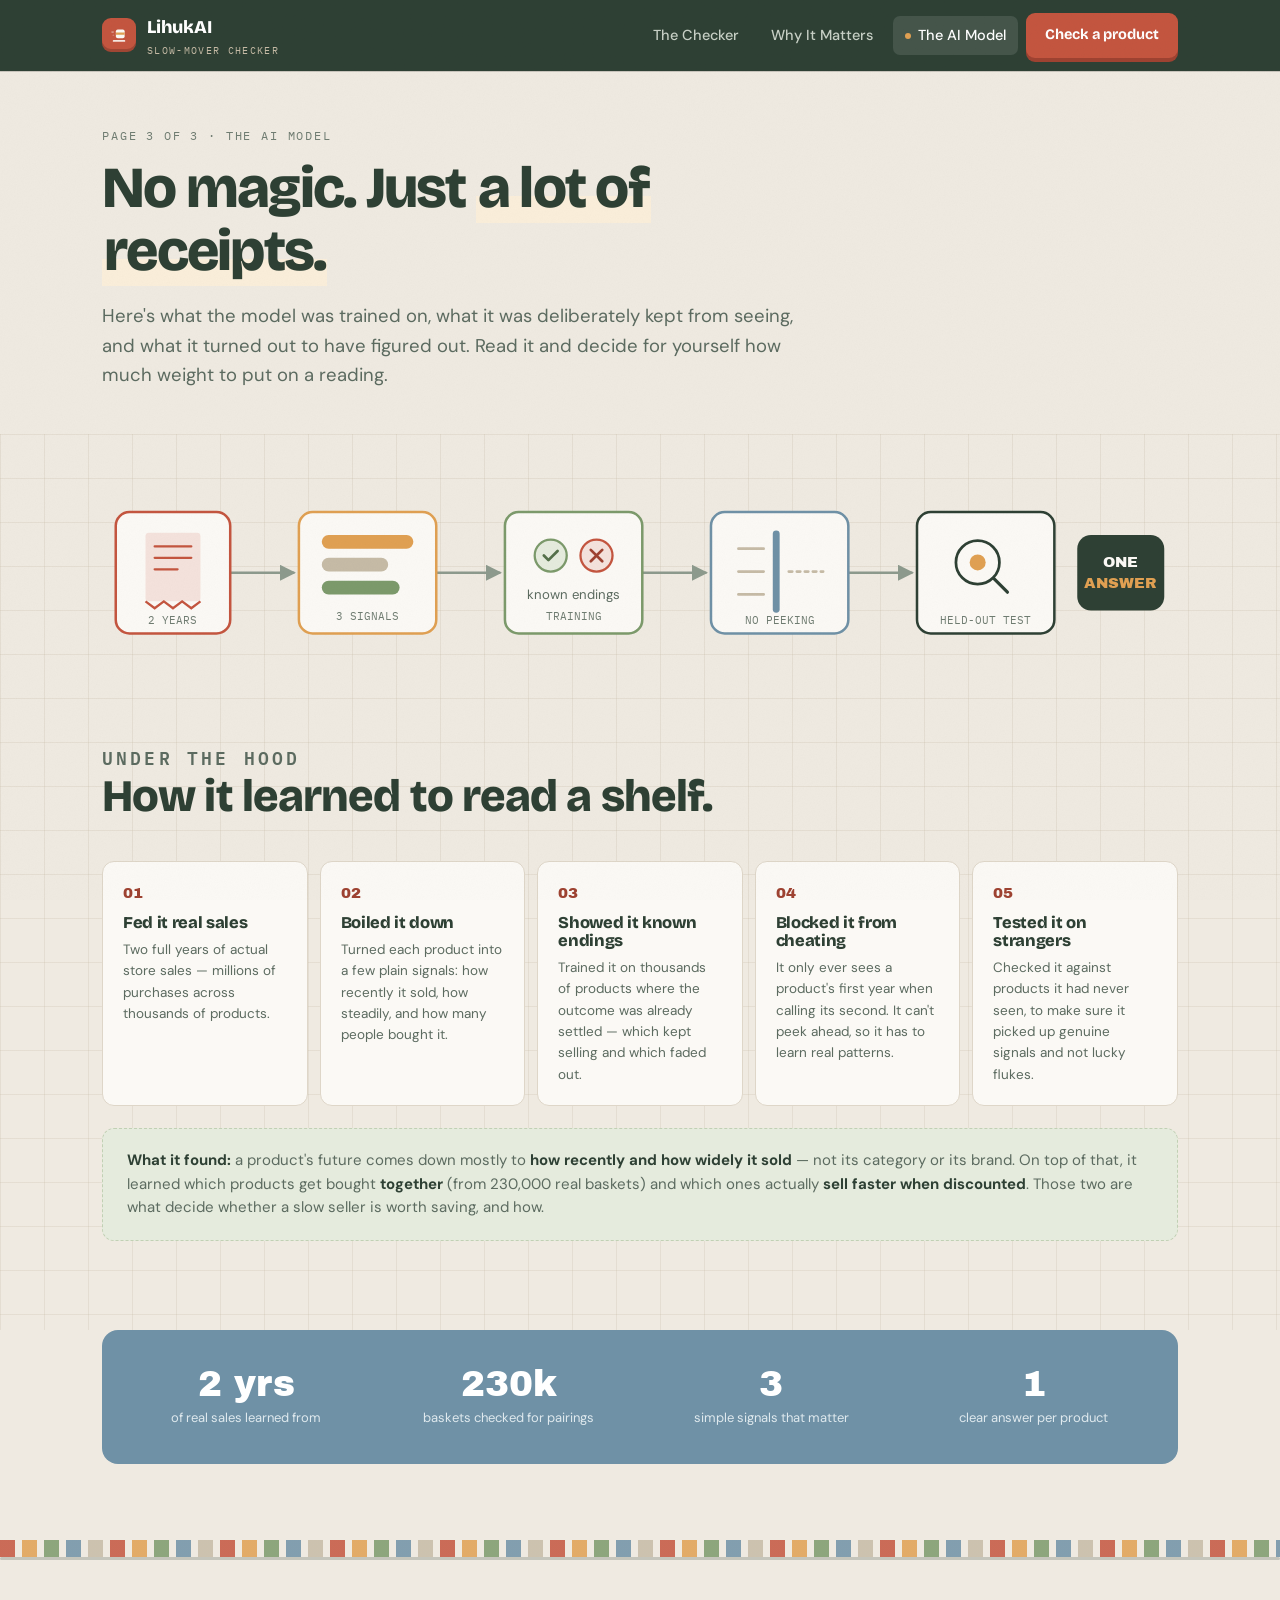
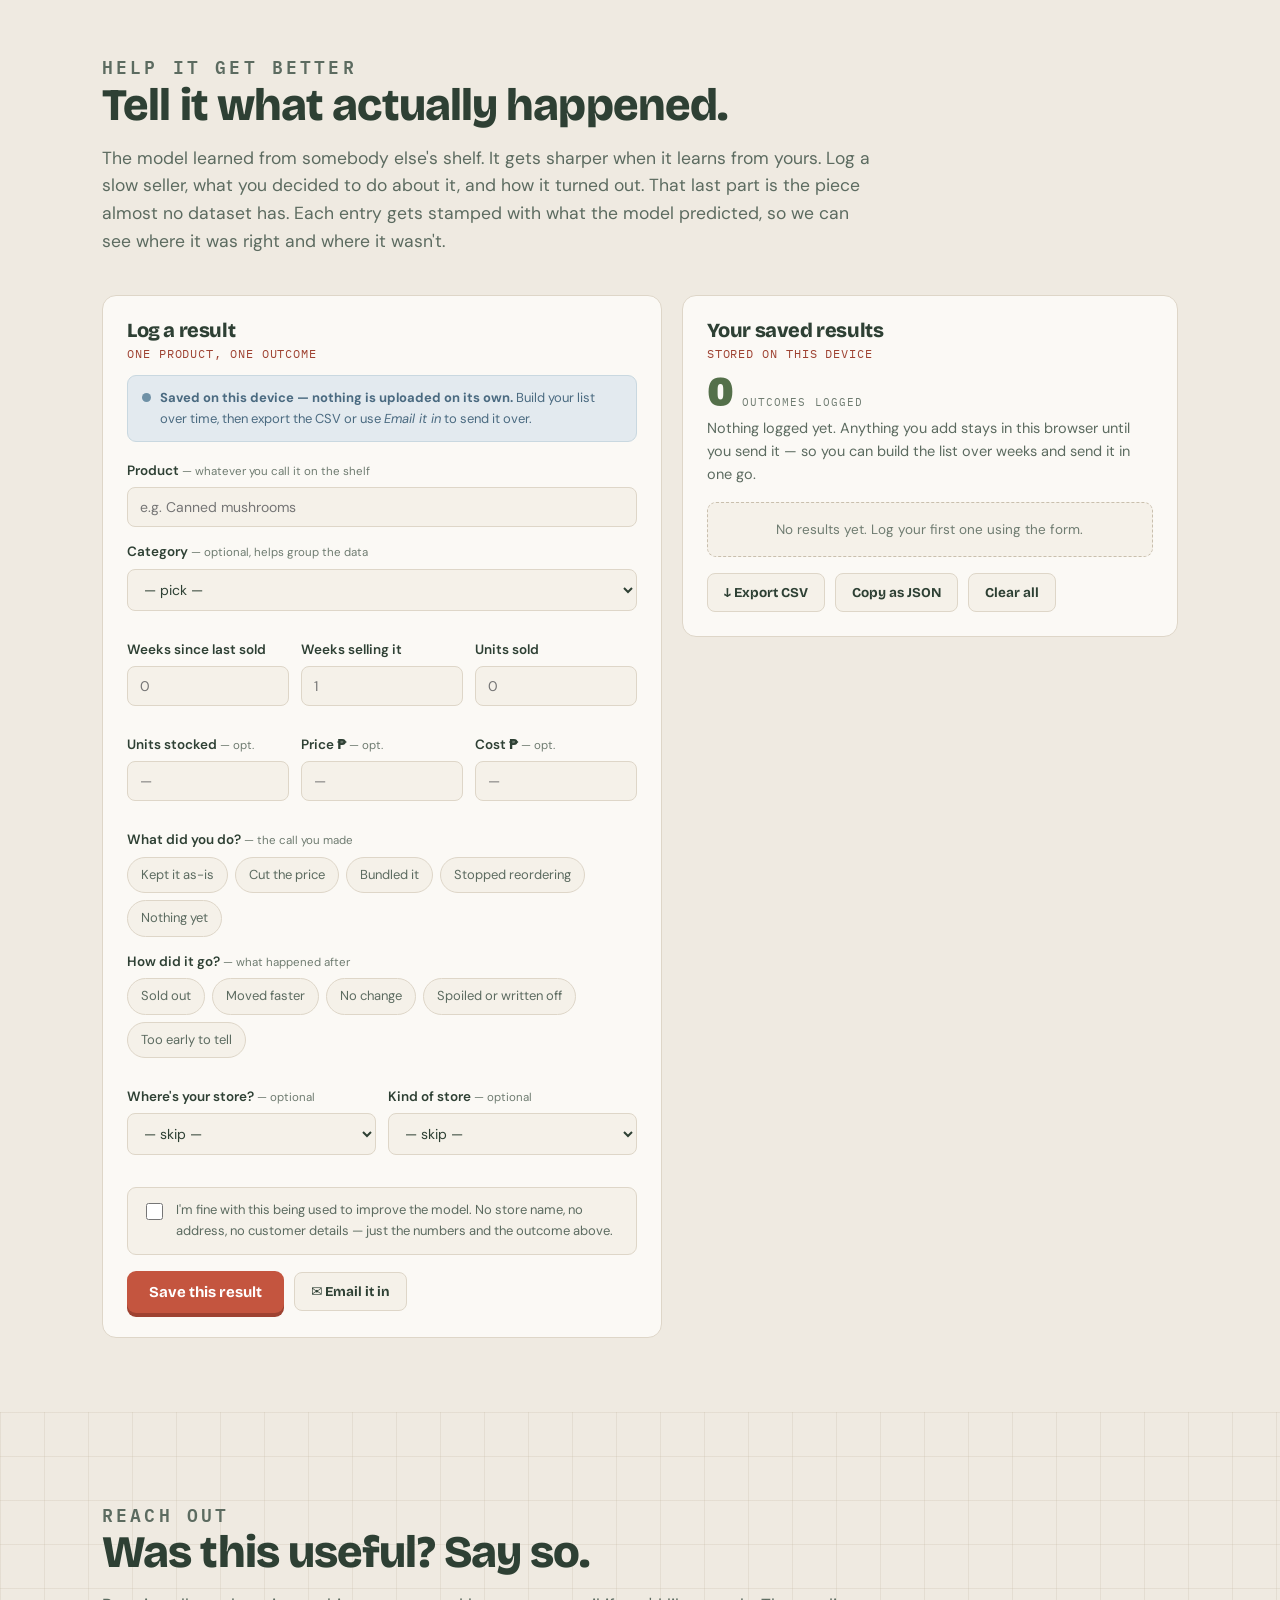
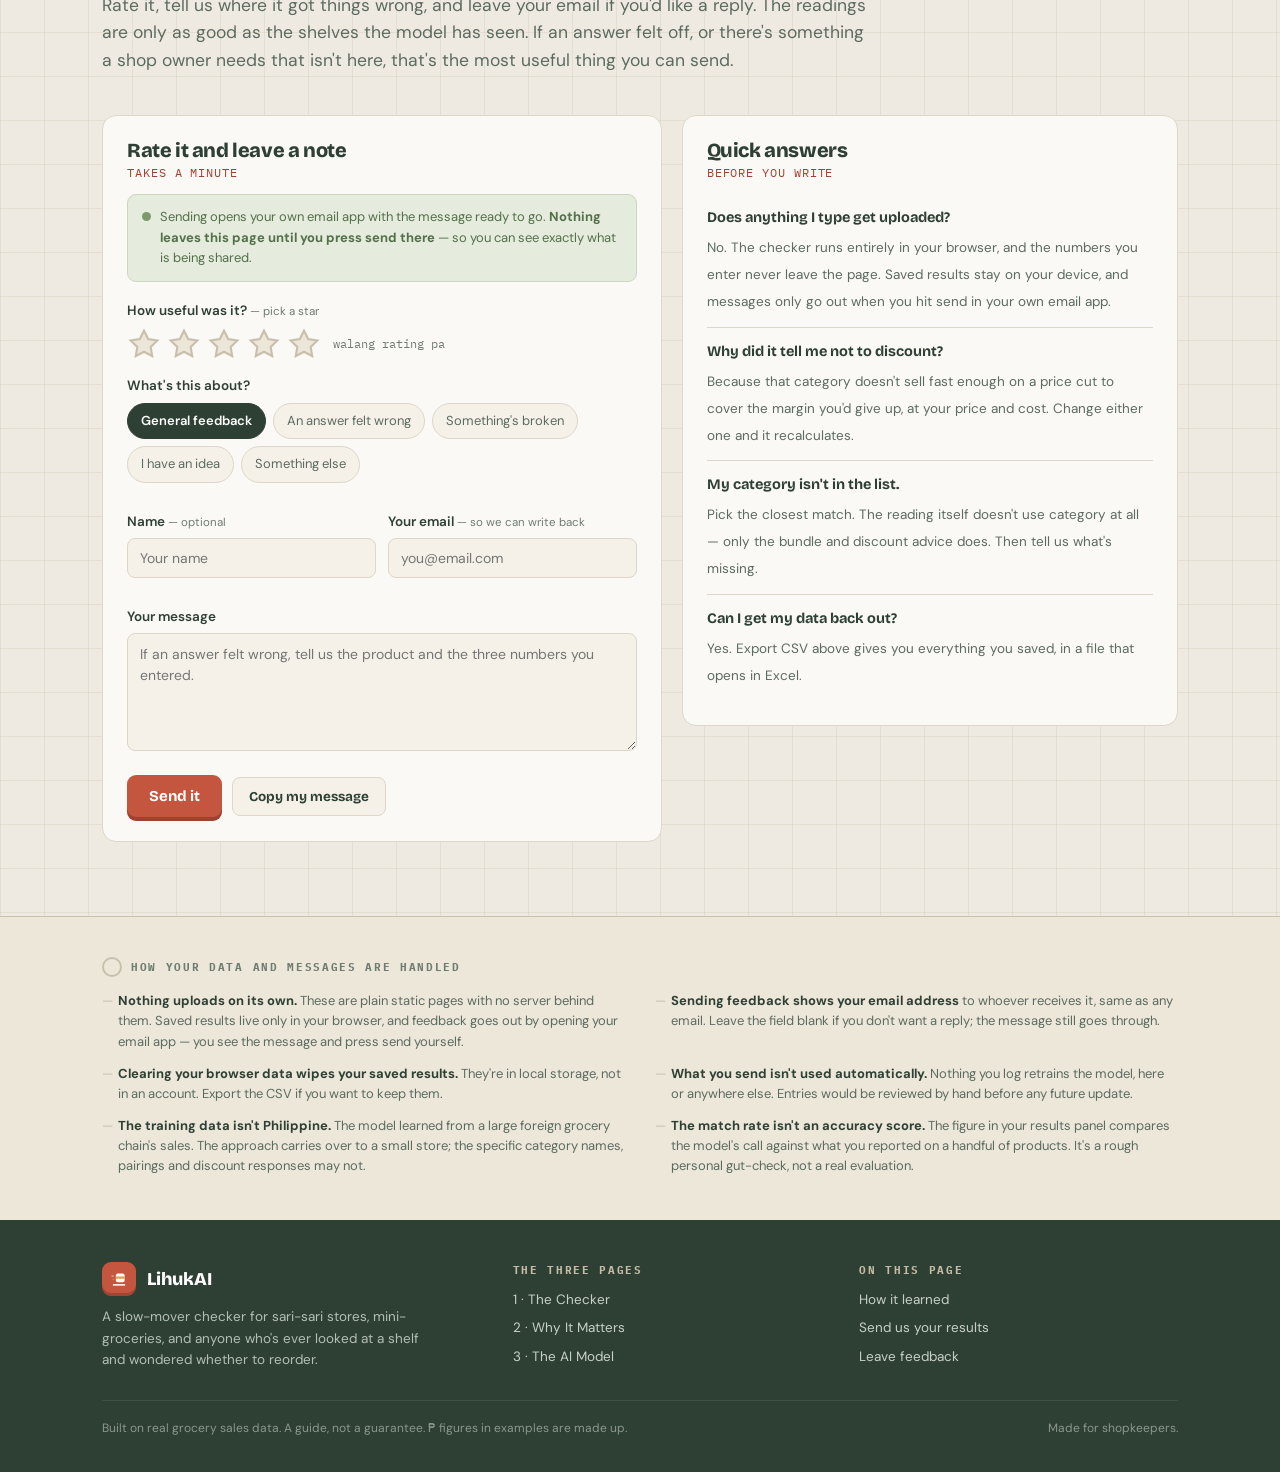
==== model.html @ 7d28fca7 "version 2 with 3 pages" ====
<!doctype html>
<html lang="en"><head>
<meta charset="utf-8"><meta name="viewport" content="width=device-width, initial-scale=1">
<title>LihukAI — the AI model</title>
<meta name="description" content="What the LihukAI model learned from, how it was tested, where it can be wrong — plus a way to send in your own results and rate the app.">
<link rel="icon" href="data:image/svg+xml,%3Csvg xmlns='http://www.w3.org/2000/svg' viewBox='0 0 32 32'%3E%3Crect width='32' height='32' rx='8' fill='%23C4553F'/%3E%3Crect x='3.5' y='10' width='4.5' height='2.6' rx='1.3' fill='%23FBF9F5' opacity='.38'/%3E%3Crect x='5.5' y='15' width='3' height='2.6' rx='1.3' fill='%23FBF9F5' opacity='.24'/%3E%3Crect x='11' y='7' width='14' height='14' rx='3' fill='%23FBF9F5'/%3E%3Crect x='11' y='12' width='14' height='3.6' fill='%23E0A052'/%3E%3Crect x='6' y='24' width='20' height='2.8' rx='1.4' fill='%23FBF9F5' opacity='.9'/%3E%3C/svg%3E">
<link rel="preconnect" href="https://fonts.googleapis.com">
<link rel="preconnect" href="https://fonts.gstatic.com" crossorigin>
<link href="https://fonts.googleapis.com/css2?family=Archivo+Black&family=Bricolage+Grotesque:opsz,wght@12..96,600;12..96,700;12..96,800&family=DM+Sans:opsz,wght@9..40,400;9..40,500;9..40,600;9..40,700&family=IBM+Plex+Mono:wght@400;500;600&display=swap" rel="stylesheet">
<link rel="stylesheet" href="assets/site.css">
</head>
<body>
<svg class="grain" aria-hidden="true"><filter id="grainf"><feTurbulence type="fractalNoise" baseFrequency="0.85" numOctaves="2" stitchTiles="stitch"/><feColorMatrix type="saturate" values="0"/></filter><rect width="100%" height="100%" filter="url(#grainf)"/></svg>

<div class="navbar"><div class="wrap"><nav>
  <a class="brand" href="index.html">
    <span class="mark" aria-hidden="true"><svg viewBox="0 0 32 32"><rect width="32" height="32" rx="9" fill="#C4553F"/><rect x="3.5" y="10" width="4.5" height="2.6" rx="1.3" fill="#FBF9F5" opacity=".38"/><rect x="5.5" y="15" width="3" height="2.6" rx="1.3" fill="#FBF9F5" opacity=".24"/><rect x="11" y="7" width="14" height="14" rx="3" fill="#FBF9F5"/><rect x="11" y="12" width="14" height="3.6" fill="#E0A052"/><rect x="6" y="24" width="20" height="2.8" rx="1.4" fill="#FBF9F5" opacity=".9"/></svg></span>
    <span>LihukAI<small>Slow-mover checker</small></span>
  </a>
  <div class="navlinks">
    <a href="index.html">The Checker</a>
    <a href="why.html">Why It Matters</a>
    <a href="model.html">The AI Model</a>
    <a href="index.html#try" class="btn btn-primary" style="padding:11px 19px;font-size:14.5px"><span class="cta-long">Check a product</span><span class="cta-short">Start →</span></a>
  </div>
</nav></div></div>

<div class="wrap">
  <header class="pagehero">
    <p class="step-of">Page 3 of 3 · The AI Model</p>
    <h1>No magic. Just <span class="hl">a lot of receipts.</span></h1>
    <p class="lead">Here's what the model was trained on, what it was deliberately kept from seeing, and what it
      turned out to have figured out. Read it and decide for yourself how much weight to put on a reading.</p>
  </header>
</div>

<!-- ============================================================
     HOW IT LEARNED
     ============================================================ -->
<section id="how" class="capiz" style="padding-top:30px"><div class="wrap">

  <svg viewBox="0 0 940 190" xmlns="http://www.w3.org/2000/svg" role="img" style="width:100%;height:auto;margin-bottom:40px"
       aria-label="Pipeline: two years of real sales, reduced to three signals, trained on products whose endings were known, walled off from future data, then tested on products it had never seen.">
    <defs><marker id="ar2" viewBox="0 0 10 10" refX="9" refY="5" markerWidth="7" markerHeight="7" orient="auto">
      <path d="M0 0 10 5 0 10z" fill="#8D9A8D"/></marker></defs>
    <line x1="112" y1="95" x2="168" y2="95" stroke="#8D9A8D" stroke-width="2" marker-end="url(#ar2)"/>
    <line x1="292" y1="95" x2="348" y2="95" stroke="#8D9A8D" stroke-width="2" marker-end="url(#ar2)"/>
    <line x1="472" y1="95" x2="528" y2="95" stroke="#8D9A8D" stroke-width="2" marker-end="url(#ar2)"/>
    <line x1="652" y1="95" x2="708" y2="95" stroke="#8D9A8D" stroke-width="2" marker-end="url(#ar2)"/>

    <g><rect x="12" y="42" width="100" height="106" rx="12" fill="#FBF9F5" stroke="#C4553F" stroke-width="2.2"/>
      <rect x="38" y="60" width="48" height="60" rx="3" fill="#F4E2DC"/>
      <path d="M38 120l8 6 8-6 8 6 8-6 8 6 8-6" fill="none" stroke="#C4553F" stroke-width="2"/>
      <path d="M46 72h32M46 82h32M46 92h20" stroke="#C4553F" stroke-width="2" stroke-linecap="round"/>
      <text x="62" y="140" text-anchor="middle" font-family="IBM Plex Mono, monospace" font-size="9.5" fill="#6F7C71">2 YEARS</text></g>
    <g><rect x="172" y="42" width="120" height="106" rx="12" fill="#FBF9F5" stroke="#E0A052" stroke-width="2.2"/>
      <rect x="192" y="62" width="80" height="12" rx="6" fill="#E0A052"/>
      <rect x="192" y="82" width="58" height="12" rx="6" fill="#C6BBA6"/>
      <rect x="192" y="102" width="68" height="12" rx="6" fill="#7C9A6B"/>
      <text x="232" y="136" text-anchor="middle" font-family="IBM Plex Mono, monospace" font-size="9.5" fill="#6F7C71">3 SIGNALS</text></g>
    <g><rect x="352" y="42" width="120" height="106" rx="12" fill="#FBF9F5" stroke="#7C9A6B" stroke-width="2.2"/>
      <circle cx="392" cy="80" r="14" fill="#E5EBDD" stroke="#7C9A6B" stroke-width="2"/>
      <path d="M386 80l4 4 8-8" stroke="#54704A" stroke-width="2.4" fill="none" stroke-linecap="round" stroke-linejoin="round"/>
      <circle cx="432" cy="80" r="14" fill="#F4E2DC" stroke="#C4553F" stroke-width="2"/>
      <path d="M427 75l10 10m0-10l-10 10" stroke="#9E4231" stroke-width="2.4" stroke-linecap="round"/>
      <text x="412" y="118" text-anchor="middle" font-family="DM Sans, sans-serif" font-size="11.5" fill="#5C6B60">known endings</text>
      <text x="412" y="136" text-anchor="middle" font-family="IBM Plex Mono, monospace" font-size="9.5" fill="#6F7C71">TRAINING</text></g>
    <g><rect x="532" y="42" width="120" height="106" rx="12" fill="#FBF9F5" stroke="#6F91A6" stroke-width="2.2"/>
      <rect x="586" y="58" width="6" height="72" rx="3" fill="#6F91A6"/>
      <path d="M556 74h22M556 94h22M556 114h22" stroke="#C6BBA6" stroke-width="2.4" stroke-linecap="round"/>
      <path d="M600 94h30" stroke="#C6BBA6" stroke-width="2.4" stroke-linecap="round" stroke-dasharray="3 4"/>
      <text x="592" y="140" text-anchor="middle" font-family="IBM Plex Mono, monospace" font-size="9.5" fill="#6F7C71">NO PEEKING</text></g>
    <g><rect x="712" y="42" width="120" height="106" rx="12" fill="#FBF9F5" stroke="#2E4034" stroke-width="2.2"/>
      <circle cx="765" cy="86" r="19" fill="none" stroke="#2E4034" stroke-width="2.4"/>
      <path d="M779 100l12 12" stroke="#2E4034" stroke-width="2.8" stroke-linecap="round"/>
      <circle cx="765" cy="86" r="7" fill="#E0A052"/>
      <text x="772" y="140" text-anchor="middle" font-family="IBM Plex Mono, monospace" font-size="9.5" fill="#6F7C71">HELD-OUT TEST</text></g>
    <g><rect x="852" y="62" width="76" height="66" rx="12" fill="#2E4034"/>
      <text x="890" y="90" text-anchor="middle" font-family="Archivo Black, sans-serif" font-size="13" fill="#FBF9F5">ONE</text>
      <text x="890" y="108" text-anchor="middle" font-family="Archivo Black, sans-serif" font-size="13" fill="#E0A052">ANSWER</text></g>
  </svg>

  <div class="sec-head"><p class="eyebrow">Under the hood</p>
    <h2>How it learned to read a shelf.</h2></div>
  <div class="story">
    <div class="stepcard"><div class="num">01</div><h3>Fed it real sales</h3>
      <p>Two full years of actual store sales — millions of purchases across thousands of products.</p></div>
    <div class="stepcard"><div class="num">02</div><h3>Boiled it down</h3>
      <p>Turned each product into a few plain signals: how recently it sold, how steadily, and how many people bought it.</p></div>
    <div class="stepcard"><div class="num">03</div><h3>Showed it known endings</h3>
      <p>Trained it on thousands of products where the outcome was already settled — which kept selling and which faded out.</p></div>
    <div class="stepcard"><div class="num">04</div><h3>Blocked it from cheating</h3>
      <p>It only ever sees a product's first year when calling its second. It can't peek ahead, so it has to learn real patterns.</p></div>
    <div class="stepcard"><div class="num">05</div><h3>Tested it on strangers</h3>
      <p>Checked it against products it had never seen, to make sure it picked up genuine signals and not lucky flukes.</p></div>
  </div>
  <p class="discovered"><b>What it found:</b> a product's future comes down mostly to <b>how recently and how
    widely it sold</b> — not its category or its brand. On top of that, it learned which products get bought
    <b>together</b> (from 230,000 real baskets) and which ones actually <b>sell faster when discounted</b>. Those
    two are what decide whether a slow seller is worth saving, and how.</p>
</div></section>

<section style="padding-top:0"><div class="wrap"><div class="stats"><div class="wrap"><div class="row">
  <div><div class="big">2 yrs</div><div class="lbl">of real sales learned from</div></div>
  <div><div class="big">230k</div><div class="lbl">baskets checked for pairings</div></div>
  <div><div class="big">3</div><div class="lbl">simple signals that matter</div></div>
  <div><div class="big">1</div><div class="lbl">clear answer per product</div></div>
</div></div></div></div></section>

<div class="shelfrule" aria-hidden="true"></div>

<!-- ============================================================
     SEND US YOUR RESULTS
     ============================================================ -->
<section id="contribute"><div class="wrap">
  <div class="sec-head">
    <p class="eyebrow">Help it get better</p>
    <h2>Tell it what actually happened.</h2>
    <p>The model learned from somebody else's shelf. It gets sharper when it learns from yours. Log a slow seller,
      what you decided to do about it, and how it turned out. That last part is the piece almost no dataset has.
      Each entry gets stamped with what the model predicted, so we can see where it was right and where it wasn't.</p>
  </div>

  <div class="formwrap">
    <div class="panel">
      <h3>Log a result</h3>
      <p class="fil-sub">One product, one outcome</p>
      <div class="whereto local" id="contrib-where"><span class="dot"></span><span id="contrib-where-txt">Checking where this goes…</span></div>

      <form id="contrib-form" novalidate>
        <div class="f"><label for="c-name">Product <span class="hint">— whatever you call it on the shelf</span></label>
          <input type="text" id="c-name" placeholder="e.g. Canned mushrooms" maxlength="80"></div>
        <div class="f"><label for="c-cat">Category <span class="hint">— optional, helps group the data</span></label>
          <select id="c-cat"></select></div>
        <div class="frow3">
          <div class="f"><label for="c-stale">Weeks since last sold</label>
            <input type="number" id="c-stale" min="0" max="520" step="1" placeholder="0"></div>
          <div class="f"><label for="c-weeks">Weeks selling it</label>
            <input type="number" id="c-weeks" min="1" max="520" step="1" placeholder="1"></div>
          <div class="f"><label for="c-units">Units sold</label>
            <input type="number" id="c-units" min="0" step="1" placeholder="0"></div>
        </div>
        <div class="frow3">
          <div class="f"><label for="c-stock">Units stocked <span class="hint">— opt.</span></label>
            <input type="number" id="c-stock" min="0" step="1" placeholder="—"></div>
          <div class="f"><label for="c-price">Price ₱ <span class="hint">— opt.</span></label>
            <input type="number" id="c-price" min="0" step="0.01" placeholder="—"></div>
          <div class="f"><label for="c-cost">Cost ₱ <span class="hint">— opt.</span></label>
            <input type="number" id="c-cost" min="0" step="0.01" placeholder="—"></div>
        </div>
        <div class="f">
          <span class="flabel">What did you do? <span class="hint">— the call you made</span></span>
          <div class="chipset warmset" id="c-did" role="radiogroup" aria-label="What you decided to do">
            <label><input type="radio" name="c-did" value="kept"><span>Kept it as-is</span></label>
            <label><input type="radio" name="c-did" value="discounted"><span>Cut the price</span></label>
            <label><input type="radio" name="c-did" value="bundled"><span>Bundled it</span></label>
            <label><input type="radio" name="c-did" value="stopped"><span>Stopped reordering</span></label>
            <label><input type="radio" name="c-did" value="nothing"><span>Nothing yet</span></label>
          </div>
        </div>
        <div class="f">
          <span class="flabel">How did it go? <span class="hint">— what happened after</span></span>
          <div class="chipset" id="c-out" role="radiogroup" aria-label="How it turned out">
            <label><input type="radio" name="c-out" value="soldout"><span>Sold out</span></label>
            <label><input type="radio" name="c-out" value="faster"><span>Moved faster</span></label>
            <label><input type="radio" name="c-out" value="same"><span>No change</span></label>
            <label><input type="radio" name="c-out" value="wasted"><span>Spoiled or written off</span></label>
            <label><input type="radio" name="c-out" value="early"><span>Too early to tell</span></label>
          </div>
        </div>
        <div class="frow">
          <div class="f"><label for="c-region">Where's your store? <span class="hint">— optional</span></label>
            <select id="c-region"><option value="">— skip —</option>
              <option>NCR / Metro Manila</option><option>Luzon (outside NCR)</option>
              <option>Visayas</option><option>Mindanao</option><option>Outside PH</option></select></div>
          <div class="f"><label for="c-type">Kind of store <span class="hint">— optional</span></label>
            <select id="c-type"><option value="">— skip —</option>
              <option>Sari-sari store</option><option>Mini-grocery</option>
              <option>Market stall</option><option>Convenience store</option><option>Other</option></select></div>
        </div>
        <label class="consent"><input type="checkbox" id="c-consent">
          <span>I'm fine with this being used to improve the model. No store name, no address, no customer
            details — just the numbers and the outcome above.</span></label>
        <div class="formactions">
          <button type="submit" class="btn btn-primary" style="padding:12px 22px;font-size:15px">Save this result</button>
          <button type="button" class="btn-sm" id="c-mail">✉ Email it in</button>
        </div>
        <div class="status" id="c-status" role="status" aria-live="polite"></div>
      </form>
    </div>

    <div class="panel ledger">
      <h3>Your saved results</h3>
      <p class="fil-sub">Stored on this device</p>
      <div class="cnt"><b id="led-count">0</b><span id="led-count-lbl">results saved</span></div>
      <p class="lede" id="led-blurb">Nothing saved yet. Whatever you add stays in this browser until you send it,
        so you can build the list over a few weeks and send it all at once.</p>
      <div class="agree" id="led-agree" style="display:none"></div>
      <div class="entries" id="led-entries"></div>
      <div class="emptyledger" id="led-empty">No results yet. Log your first one using the form.</div>
      <div class="formactions">
        <button type="button" class="btn-sm" id="led-csv">↓ Export CSV</button>
        <button type="button" class="btn-sm" id="led-json">Copy as JSON</button>
        <button type="button" class="btn-sm" id="led-send" style="display:none">Send all</button>
        <button type="button" class="btn-sm danger" id="led-clear">Clear all</button>
      </div>
      <div class="status" id="led-status" role="status" aria-live="polite"></div>
    </div>
  </div>
</div></section>

<!-- ============================================================
     FEEDBACK
     ============================================================ -->
<section id="feedback" class="capiz"><div class="wrap">
  <div class="sec-head">
    <p class="eyebrow">Reach out</p>
    <h2>Was this useful? Say so.</h2>
    <p>Rate it, tell us where it got things wrong, and leave your email if you'd like a reply. The readings are
      only as good as the shelves the model has seen. If an answer felt off, or there's something a shop owner
      needs that isn't here, that's the most useful thing you can send.</p>
  </div>

  <div class="formwrap">
    <div class="panel">
      <h3>Rate it and leave a note</h3>
      <p class="fil-sub">Takes a minute</p>
      <div class="whereto local" id="fb-where"><span class="dot"></span><span id="fb-where-txt">Checking where this goes…</span></div>

      <form id="fb-form" novalidate>
        <div class="f">
          <span class="flabel">How useful was it? <span class="hint">— pick a star</span></span>
          <div class="rating" id="fb-rating"></div>
        </div>
        <div class="f">
          <span class="flabel">What's this about?</span>
          <div class="chipset" id="fb-topic" role="radiogroup" aria-label="Topic">
            <label><input type="radio" name="fb-topic" value="usefulness" checked><span>General feedback</span></label>
            <label><input type="radio" name="fb-topic" value="wrong-call"><span>An answer felt wrong</span></label>
            <label><input type="radio" name="fb-topic" value="bug"><span>Something's broken</span></label>
            <label><input type="radio" name="fb-topic" value="idea"><span>I have an idea</span></label>
            <label><input type="radio" name="fb-topic" value="other"><span>Something else</span></label>
          </div>
        </div>
        <div class="frow">
          <div class="f"><label for="fb-name">Name <span class="hint">— optional</span></label>
            <input type="text" id="fb-name" maxlength="80" placeholder="Your name"></div>
          <div class="f"><label for="fb-email">Your email <span class="hint">— so we can write back</span></label>
            <input type="email" id="fb-email" maxlength="120" placeholder="you@email.com"></div>
        </div>
        <div class="f"><label for="fb-msg">Your message</label>
          <textarea id="fb-msg" maxlength="4000" placeholder="If an answer felt wrong, tell us the product and the three numbers you entered."></textarea></div>
        <div class="formactions">
          <button type="submit" class="btn btn-primary" style="padding:12px 22px;font-size:15px">Send it</button>
          <button type="button" class="btn-sm" id="fb-copy">Copy my message</button>
        </div>
        <div class="status" id="fb-status" role="status" aria-live="polite"></div>
      </form>
    </div>

    <div class="panel">
      <h3>Quick answers</h3>
      <p class="fil-sub">Before you write</p>
      <ul class="faq">
        <li><b>Does anything I type get uploaded?</b><span>No. The checker runs entirely in your browser, and the
          numbers you enter never leave the page. Saved results stay on your device, and messages only go out when
          you hit send in your own email app.</span></li>
        <li><b>Why did it tell me not to discount?</b><span>Because that category doesn't sell fast enough on a
          price cut to cover the margin you'd give up, at your price and cost. Change either one and it
          recalculates.</span></li>
        <li><b>My category isn't in the list.</b><span>Pick the closest match. The reading itself doesn't use
          category at all — only the bundle and discount advice does. Then tell us what's missing.</span></li>
        <li><b>Can I get my data back out?</b><span>Yes. Export CSV above gives you everything you saved, in a
          file that opens in Excel.</span></li>
      </ul>
    </div>
  </div>
</div></section>

<div class="disclaimer"><div class="wrap">
  <h4>How your data and messages are handled</h4>
  <ul>
    <li><b>Nothing uploads on its own.</b> These are plain static pages with no server behind them. Saved results live only in your browser, and feedback goes out by opening your email app — you see the message and press send yourself.</li>
    <li><b>Sending feedback shows your email address</b> to whoever receives it, same as any email. Leave the field blank if you don't want a reply; the message still goes through.</li>
    <li><b>Clearing your browser data wipes your saved results.</b> They're in local storage, not in an account. Export the CSV if you want to keep them.</li>
    <li><b>What you send isn't used automatically.</b> Nothing you log retrains the model, here or anywhere else. Entries would be reviewed by hand before any future update.</li>
    <li><b>The training data isn't Philippine.</b> The model learned from a large foreign grocery chain's sales. The approach carries over to a small store; the specific category names, pairings and discount responses may not.</li>
    <li><b>The match rate isn't an accuracy score.</b> The figure in your results panel compares the model's call against what you reported on a handful of products. It's a rough personal gut-check, not a real evaluation.</li>
  </ul>
</div></div>

<footer class="sitefoot"><div class="wrap">
  <div class="cols">
    <div>
      <div class="brand"><span class="mark" aria-hidden="true"><svg viewBox="0 0 32 32"><rect width="32" height="32" rx="9" fill="#C4553F"/><rect x="3.5" y="10" width="4.5" height="2.6" rx="1.3" fill="#FBF9F5" opacity=".38"/><rect x="5.5" y="15" width="3" height="2.6" rx="1.3" fill="#FBF9F5" opacity=".24"/><rect x="11" y="7" width="14" height="14" rx="3" fill="#FBF9F5"/><rect x="11" y="12" width="14" height="3.6" fill="#E0A052"/><rect x="6" y="24" width="20" height="2.8" rx="1.4" fill="#FBF9F5" opacity=".9"/></svg></span> <span>LihukAI</span></div>
      <p style="margin:0;max-width:36ch">A slow-mover checker for sari-sari stores, mini-groceries, and anyone who's ever looked at a shelf and wondered whether to reorder.</p>
    </div>
    <div><h5>The three pages</h5><ul>
      <li><a href="index.html">1 · The Checker</a></li>
      <li><a href="why.html">2 · Why It Matters</a></li>
      <li><a href="model.html">3 · The AI Model</a></li>
    </ul></div>
    <div><h5>On this page</h5><ul>
      <li><a href="#how">How it learned</a></li>
      <li><a href="#contribute">Send us your results</a></li>
      <li><a href="#feedback">Leave feedback</a></li>
    </ul></div>
  </div>
  <div class="fine">
    <span>Built on real grocery sales data. A guide, not a guarantee. ₱ figures in examples are made up.</span>
    <span>Made for shopkeepers.</span>
  </div>
</div></footer>

<script src="assets/model.js"></script>
<script src="assets/community.js"></script>
</body></html>
---- assets/site.css ----
/* ============================================================
   SHELF TEMP CHECK — shared stylesheet
   Palette: a softened Manila set, pitched at grocery-shelf
   variety rather than signage contrast. Every hue is a thing
   you'd actually see on a sari-sari shelf — tomato, mango,
   leaf, sky, rice — on warm paper.
   ============================================================ */
:root{
  /* surfaces */
  --paper:#EFEAE1; --paper-2:#F5F1E9; --card:#FBF9F5; --white:#FFFFFF;

  /* ink */
  --ink:#2E4034; --ink-soft:#5C6B60; --muted:#6F7C71;
  --line:#DED6C8; --line-2:#C9BFAD;

  /* the shelf */
  --tomato:#C4553F; --tomato-soft:#F4E2DC; --tomato-deep:#9E4231;
  --mango:#E0A052;  --mango-soft:#FAEEDA;  --mango-deep:#96622A;
  --leaf:#7C9A6B;   --leaf-soft:#E5EBDD;   --leaf-deep:#54704A;
  --sky:#6F91A6;    --sky-soft:#E3EAEF;    --sky-deep:#4A6A80;
  --rice:#C6BBA6;   --rice-soft:#EDE7DA;

  /* type */
  --f-display:"Archivo Black","Bricolage Grotesque",sans-serif;
  --f-head:"Bricolage Grotesque",system-ui,sans-serif;
  --f-body:"DM Sans",system-ui,sans-serif;
  --f-mono:"IBM Plex Mono",ui-monospace,monospace;

  --nav-h:76px;
}
*{box-sizing:border-box}
html{scroll-behavior:smooth}
body{margin:0;background:var(--paper);color:var(--ink);font-family:var(--f-body);font-size:17px;line-height:1.58;-webkit-font-smoothing:antialiased}
img,svg{max-width:100%}
a{color:inherit}
h1,h2,h3{font-family:var(--f-head);font-weight:800;letter-spacing:-.02em;line-height:1.08;margin:0}
.wrap{max-width:1120px;margin:0 auto;padding:0 22px}
.grain{position:fixed;inset:0;width:100%;height:100%;pointer-events:none;opacity:.04;mix-blend-mode:multiply;z-index:60}
:focus-visible{outline:3px solid var(--mango);outline-offset:3px}
::selection{background:var(--mango-soft);color:var(--ink)}
section[id],div[id]{scroll-margin-top:var(--nav-h)}

/* --- textures & motifs ------------------------------------- */
.capiz{background-image:linear-gradient(rgba(198,187,166,.26) 1px,transparent 1px),linear-gradient(90deg,rgba(198,187,166,.26) 1px,transparent 1px);background-size:44px 44px}
.banig{background-image:repeating-linear-gradient(45deg,rgba(198,187,166,.14) 0 6px,transparent 6px 12px),repeating-linear-gradient(-45deg,rgba(198,187,166,.14) 0 6px,transparent 6px 12px)}
/* a stocked shelf, read as a rule: goods lined up, no gaps */
.shelfrule{position:relative;height:26px;overflow:hidden}
.shelfrule::before{content:"";position:absolute;left:0;right:0;top:19px;height:3px;background:var(--ink);opacity:.22;border-radius:2px}
.shelfrule::after{content:"";position:absolute;left:0;right:0;top:2px;height:17px;opacity:.85;
  background:repeating-linear-gradient(90deg,
    var(--tomato) 0 15px,transparent 15px 22px,
    var(--mango) 22px 37px,transparent 37px 44px,
    var(--leaf) 44px 59px,transparent 59px 66px,
    var(--sky) 66px 81px,transparent 81px 88px,
    var(--rice) 88px 103px,transparent 103px 110px)}

/* --- buttons ------------------------------------------------ */
.btn{display:inline-block;font-family:var(--f-head);font-weight:700;font-size:16px;text-decoration:none;
  padding:14px 26px;border-radius:9px;transition:transform .14s,box-shadow .14s;cursor:pointer;border:none;white-space:nowrap}
.btn-primary{background:var(--tomato);color:#fff;box-shadow:0 4px 0 var(--tomato-deep)}
.btn-primary:hover{transform:translateY(-2px);box-shadow:0 6px 0 var(--tomato-deep)}
.btn-primary:active{transform:translateY(2px);box-shadow:0 2px 0 var(--tomato-deep)}
.btn-mango{background:var(--mango);color:var(--ink);box-shadow:0 4px 0 var(--mango-deep)}
.btn-mango:hover{transform:translateY(-2px);box-shadow:0 6px 0 var(--mango-deep)}
.btn-ghost{border:2px solid var(--ink);color:var(--ink);padding:12px 24px;background:transparent}
.btn-ghost:hover{background:var(--ink);color:var(--paper)}
.btn-sm{font-family:var(--f-head);font-weight:700;font-size:13.5px;cursor:pointer;border-radius:8px;padding:10px 16px;
  border:1.5px solid var(--line);background:var(--paper-2);color:var(--ink)}
.btn-sm:hover{background:var(--ink);color:#fff;border-color:var(--ink)}
.btn-sm.danger:hover{background:var(--tomato);border-color:var(--tomato);color:#fff}

.eyebrow{font-family:var(--f-mono);font-size:11.5px;font-weight:600;letter-spacing:.18em;text-transform:uppercase;color:var(--tomato-deep);margin:0 0 14px}
.fil{font-family:var(--f-mono);font-size:12px;letter-spacing:.06em;color:var(--muted)}

/* --- navbar ------------------------------------------------- */
.navbar{background:var(--ink);position:sticky;top:0;z-index:50;box-shadow:0 1px 0 rgba(0,0,0,.16)}
.navbar nav{display:flex;align-items:center;justify-content:space-between;gap:16px;padding:13px 0}
.brand{display:flex;align-items:center;gap:11px;font-family:var(--f-head);font-weight:800;font-size:18px;color:#fff;text-decoration:none;letter-spacing:-.01em}
.brand .mark{width:34px;height:34px;border-radius:9px;background:var(--tomato);display:grid;place-items:center;flex:none;box-shadow:inset 0 -3px 0 rgba(0,0,0,.18)}
.brand .mark svg{width:20px;height:20px;display:block}
.brand small{display:block;font-family:var(--f-mono);font-weight:400;font-size:9.5px;letter-spacing:.14em;text-transform:uppercase;color:var(--rice);margin-top:1px}
.navlinks{display:flex;gap:8px;align-items:center;font-size:14.5px;font-weight:500}
.navlinks a:not(.btn){text-decoration:none;color:#C8D0C6;padding:8px 12px;border-radius:7px}
.navlinks a:not(.btn):hover{color:#fff;background:rgba(255,255,255,.07)}
.navlinks a.here{color:#fff;background:rgba(255,255,255,.11)}
.navlinks a.here::before{content:"";display:inline-block;width:6px;height:6px;border-radius:50%;background:var(--mango);margin-right:7px;vertical-align:middle}
@media(max-width:900px){.navlinks a:not(.btn){display:none}}
.cta-short{display:none}
@media(max-width:560px){.brand{font-size:16px;gap:9px}.brand small{display:none}.brand .mark{width:30px;height:30px}
  .navlinks .btn{padding:10px 15px!important;font-size:13.5px!important}}
@media(max-width:430px){.brand{font-size:15px}.cta-long{display:none}.cta-short{display:inline}}

/* --- page furniture ----------------------------------------- */
section{padding:74px 0;position:relative}
@media(max-width:600px){section{padding:52px 0}}
.sec-head{max-width:64ch;margin-bottom:40px}
.sec-head.center{margin:0 auto 44px;text-align:center}
.sec-head h2{font-size:clamp(29px,4.4vw,45px)}
.sec-head p{color:var(--ink-soft);font-size:17.5px;margin:15px 0 0}
.pagehero{padding:56px 0 44px}
.pagehero .step-of{font-family:var(--f-mono);font-size:11.5px;letter-spacing:.16em;text-transform:uppercase;color:var(--muted);margin:0 0 12px}
.pagehero h1{font-size:clamp(34px,5.4vw,58px);letter-spacing:-.03em;max-width:18ch}
.pagehero .lead{font-size:18.5px;color:var(--ink-soft);max-width:56ch;margin:20px 0 0}
.hl{background:linear-gradient(transparent 62%,var(--mango-soft) 62%);padding:0 2px;box-decoration-break:clone;-webkit-box-decoration-break:clone}
.tint{color:var(--tomato-deep)}

/* --- hero (page 1) ------------------------------------------ */
.hero{display:grid;grid-template-columns:1.02fr .98fr;gap:44px;align-items:center;padding:52px 0 20px}
@media(max-width:900px){.hero{grid-template-columns:1fr;gap:28px;padding-top:36px}}
.hero h1{font-size:clamp(36px,6vw,64px);letter-spacing:-.03em}
.hero .lead{font-size:18.5px;color:var(--ink-soft);max-width:46ch;margin:20px 0 26px}
.hero .cta{display:flex;gap:12px;flex-wrap:wrap;align-items:center}
.hero .trust{margin-top:20px;font-family:var(--f-mono);font-size:12.5px;color:var(--muted);line-height:1.75}
.hero-art{position:relative}
.hero-art svg{display:block;width:100%;height:auto}
.floatcard{position:absolute;right:-6px;bottom:-14px;width:min(268px,74%);background:var(--card);
  border:1.5px solid var(--line-2);border-radius:14px;padding:15px 16px;box-shadow:0 18px 40px -22px rgba(46,64,52,.5)}
.floatcard .st{font-family:var(--f-mono);font-size:10px;letter-spacing:.1em;text-transform:uppercase;color:var(--muted)}
.floatcard .nm{font-family:var(--f-head);font-weight:800;font-size:16px}
.floatcard .bar{height:9px;border-radius:5px;margin:11px 0 5px;background:linear-gradient(90deg,var(--tomato),var(--mango),var(--sky),var(--leaf));position:relative}
.floatcard .bar i{position:absolute;top:-4px;left:32%;width:17px;height:17px;border-radius:50%;background:var(--card);border:3.5px solid var(--ink);transform:translateX(-50%)}
.floatcard .sc{display:flex;justify-content:space-between;font-family:var(--f-mono);font-size:9px;color:var(--muted);letter-spacing:.04em}
.floatcard .verd{margin-top:12px;padding-top:11px;border-top:1px dashed var(--line);display:flex;gap:9px;align-items:center}
.floatcard .verd .tag{font-family:var(--f-display);font-size:12px;letter-spacing:.04em;background:var(--mango);color:var(--ink);padding:4px 9px;border-radius:5px}
.floatcard .verd p{margin:0;font-size:12.5px;color:var(--ink-soft);line-height:1.35}
@media(max-width:900px){.floatcard{position:static;width:100%;margin-top:14px}}

/* --- ticker ------------------------------------------------- */
.ticker{background:var(--ink);color:var(--rice-soft);overflow:hidden;border-top:3px solid var(--mango)}
.ticker .in{display:flex;gap:38px;white-space:nowrap;padding:11px 0;font-family:var(--f-mono);font-size:12.5px;letter-spacing:.05em;animation:slide 46s linear infinite}
.ticker b{color:var(--mango);font-weight:600}
@keyframes slide{from{transform:translateX(0)}to{transform:translateX(-50%)}}
@media(prefers-reduced-motion:reduce){.ticker .in{animation:none;flex-wrap:wrap;white-space:normal}}

/* --- cost cards --------------------------------------------- */
.grid3{display:grid;grid-template-columns:repeat(3,1fr);gap:18px}
@media(max-width:860px){.grid3{grid-template-columns:1fr}}
.cost{background:var(--card);border:1.5px solid var(--line);border-radius:14px;padding:26px}
.cost .ic-cost{width:52px;height:52px;margin-bottom:13px}
.cost .ic-cost svg{width:52px;height:52px;display:block}
.cost h3{font-size:20px;margin:0 0 4px}
.cost .tag-fil{font-family:var(--f-mono);font-size:11.5px;letter-spacing:.08em;text-transform:uppercase;color:var(--tomato-deep);margin:0 0 9px}
.cost p{color:var(--ink-soft);font-size:14.5px;margin:0}

/* --- numbers (subsection of the problem) -------------------- */
.numbers-sub{margin-top:64px;background:var(--paper-2);border:1.5px solid var(--line);border-radius:18px;padding:44px 38px}
@media(max-width:600px){.numbers-sub{padding:28px 20px;border-radius:14px}}
.numbers-sub>.sub-head{max-width:62ch;margin-bottom:34px}
.numbers-sub h3{font-size:clamp(24px,3.4vw,34px)}
.numbers-sub .sub-head p{color:var(--ink-soft);font-size:16.5px;margin:14px 0 0}
.statgroup{margin-bottom:34px}
.statgroup:last-of-type{margin-bottom:0}
.grouphd{display:flex;align-items:center;gap:13px;margin-bottom:16px;flex-wrap:wrap}
.grouphd .gic{width:38px;height:38px;flex:none}
.grouphd .gic svg{width:38px;height:38px;display:block}
.grouphd h4{font-family:var(--f-head);font-weight:800;font-size:19px;margin:0}
.grouphd .sub{color:var(--muted);font-size:14px;margin:0}
.statgrid{display:grid;grid-template-columns:repeat(3,1fr);gap:14px}
@media(max-width:860px){.statgrid{grid-template-columns:1fr 1fr}}
@media(max-width:560px){.statgrid{grid-template-columns:1fr}}
.stat{background:var(--card);border:1.5px solid var(--line);border-radius:12px;padding:20px 18px 16px;position:relative;overflow:hidden;display:flex;flex-direction:column}
.stat::before{content:"";position:absolute;left:0;top:0;bottom:0;width:5px}
.stat.waste::before{background:var(--tomato)}
.stat.cost::before{background:var(--mango)}
.stat.opp::before{background:var(--leaf)}
.stat .n{font-family:var(--f-display);font-size:clamp(28px,3.9vw,37px);line-height:1;letter-spacing:-.02em}
.stat .n.long{font-size:clamp(23px,3vw,29px)}
.stat.waste .n{color:var(--tomato-deep)}
.stat.cost .n{color:var(--mango-deep)}
.stat.opp .n{color:var(--leaf-deep)}
.stat .u{font-family:var(--f-mono);font-size:10.5px;letter-spacing:.1em;text-transform:uppercase;color:var(--muted);margin:8px 0 7px}
.stat p{font-size:14px;color:var(--ink-soft);margin:0}
.stat .src{margin-top:auto;padding-top:11px;border-top:1px solid var(--line);font-family:var(--f-mono);font-size:10.5px;color:var(--muted)}
.stat .src a{color:var(--sky-deep);text-decoration:underline;text-underline-offset:2px}
.stat .src a:hover{color:var(--tomato-deep)}
.sources{margin-top:26px;background:var(--card);border:1.5px solid var(--line);border-radius:12px;padding:22px 24px}
.sources h5{font-family:var(--f-mono);font-size:10.5px;letter-spacing:.16em;text-transform:uppercase;color:var(--muted);margin:0 0 12px}
.sources ol{margin:0;padding-left:20px;columns:2;column-gap:34px}
@media(max-width:760px){.sources ol{columns:1}}
.sources li{font-size:12.5px;color:var(--ink-soft);margin-bottom:8px;break-inside:avoid}
.sources a{color:var(--sky-deep)}
.sources a:hover{color:var(--tomato-deep)}

/* --- pull quote / not alone --------------------------------- */
.notalone{background:var(--leaf-soft);border:1.5px solid #CBD8BF;border-left:6px solid var(--leaf);border-radius:12px;
  padding:22px 26px;margin:0 0 34px;font-size:16.5px;color:var(--leaf-deep)}
.notalone b{color:var(--ink)}

/* --- bridge / closing --------------------------------------- */
.bridge{background:var(--ink);border-radius:18px;padding:52px 40px;text-align:center;overflow:hidden;position:relative}
@media(max-width:600px){.bridge{padding:34px 22px}}
.bridge::after{content:"";position:absolute;inset:0;pointer-events:none;background-image:repeating-linear-gradient(45deg,rgba(255,255,255,.028) 0 7px,transparent 7px 14px)}
.bridge>*{position:relative;z-index:1}
.bridge .eyebrow{color:var(--mango)}
.bridge h2{color:#F3F1EB;font-size:clamp(27px,4.2vw,42px);max-width:20ch;margin:0 auto}
.bridge p{color:#B4BFB4;max-width:52ch;margin:16px auto 26px;font-size:16.5px}

/* --- steps -------------------------------------------------- */
.steps{display:grid;grid-template-columns:repeat(3,1fr);gap:22px}
@media(max-width:860px){.steps{grid-template-columns:1fr}}
.step .b{width:46px;height:46px;border-radius:11px;background:var(--mango);color:var(--ink);display:grid;place-items:center;
  font-family:var(--f-display);font-size:20px;margin-bottom:15px;box-shadow:0 4px 0 var(--mango-deep)}
.step h3{font-size:19.5px;margin:0 0 4px}
.step .tag-fil{font-family:var(--f-mono);font-size:11.5px;letter-spacing:.08em;text-transform:uppercase;color:var(--muted);margin:0 0 8px}
.step p{color:var(--ink-soft);font-size:14.5px;margin:0}

/* --- triage cards (solution page) --------------------------- */
.tsplit{display:grid;grid-template-columns:1fr 1fr;gap:16px;margin-top:16px}
@media(max-width:760px){.tsplit{grid-template-columns:1fr}}
.tcard{border-radius:14px;padding:24px;border:1.5px solid}
.tcard .k{font-family:var(--f-display);font-size:12.5px;letter-spacing:.09em;padding:5px 11px;border-radius:6px;display:inline-block;margin-bottom:11px}
.tcard h3{font-size:21px;margin:0 0 5px}
.tcard .fil-sub{font-family:var(--f-mono);font-size:12px;letter-spacing:.06em;margin:0 0 9px}
.tcard p{font-size:14.5px;margin:0}
.tcard.push{background:var(--mango-soft);border-color:#EBD6B0}
.tcard.push .k{background:var(--mango);color:var(--ink)}
.tcard.push .fil-sub{color:var(--mango-deep)} .tcard.push p{color:#6E5836}
.tcard.cut{background:var(--tomato-soft);border-color:#E6C4BB}
.tcard.cut .k{background:var(--tomato);color:#fff}
.tcard.cut .fil-sub{color:var(--tomato-deep)} .tcard.cut p{color:#7B3729}
.tsub{display:grid;grid-template-columns:1fr 1fr;gap:12px;margin-top:14px}
@media(max-width:560px){.tsub{grid-template-columns:1fr}}
.tsub .b{background:rgba(255,255,255,.55);border:1px dashed var(--line-2);border-radius:10px;padding:14px 16px}
.tsub .b b{display:block;font-family:var(--f-head);font-weight:800;font-size:15px;margin-bottom:3px;color:var(--ink)}
.tsub .b span{font-size:13.5px}

/* --- UVP ---------------------------------------------------- */
.uvp{background:var(--sky-soft);border:1.5px solid #C9D8E0;border-radius:16px;padding:44px;display:grid;grid-template-columns:1fr 1fr;gap:36px;align-items:center}
@media(max-width:860px){.uvp{grid-template-columns:1fr;padding:28px}}
.uvp .eyebrow{color:var(--sky-deep)}
.uvp h2{font-size:clamp(26px,3.6vw,38px)}
.uvp p{color:#3F5A6B;margin:15px 0 0;font-size:16.5px}
.uvp .demo{background:var(--white);border:1.5px solid #C9D8E0;border-radius:12px;padding:20px}
.uvp .demo .warnbox{background:var(--tomato-soft);border:1.5px solid #E6C4BB;border-left:5px solid var(--tomato);border-radius:9px;padding:13px 15px;font-size:14px;color:#7B3729}
.uvp .demo .warnbox b{color:var(--tomato-deep)}

/* --- method ------------------------------------------------- */
.story{display:grid;grid-template-columns:repeat(5,1fr);gap:12px}
@media(max-width:980px){.story{grid-template-columns:1fr 1fr}}
@media(max-width:560px){.story{grid-template-columns:1fr}}
.stepcard{background:var(--card);border:1.5px solid var(--line);border-radius:12px;padding:20px}
.stepcard .num{font-family:var(--f-display);font-size:15px;color:var(--tomato-deep)}
.stepcard h3{font-size:16.5px;margin:9px 0 7px}
.stepcard p{color:var(--ink-soft);font-size:13.5px;margin:0}
.discovered{margin-top:22px;background:var(--leaf-soft);border:1.5px dashed #C1D0B4;border-radius:12px;padding:20px 24px;font-size:15px;color:var(--ink-soft)}
.discovered b{color:var(--ink)}
.stats{background:var(--sky);border-radius:16px;padding:36px 0;color:#fff}
.stats .row{display:grid;grid-template-columns:repeat(4,1fr);gap:18px;text-align:center}
@media(max-width:720px){.stats .row{grid-template-columns:1fr 1fr;gap:26px}}
.stats .big{font-family:var(--f-display);font-size:36px;line-height:1;color:#fff}
.stats .lbl{font-size:13px;color:#DFE9EE;margin-top:6px}

/* ============================================================
   THE APP
   ============================================================ */
#app{background:var(--card);border:2px solid var(--ink);border-radius:16px;padding:0;overflow:hidden;
  box-shadow:0 24px 56px -40px rgba(46,64,52,.55);
  --panel:#fff; --soft:var(--paper-2); --a-line:var(--line);
  --good:var(--leaf-deep); --good-s:var(--leaf-soft);
  --calm:var(--sky-deep);  --calm-s:var(--sky-soft);
  --warm:var(--mango-deep);--warm-s:var(--mango-soft);
  --bad:var(--tomato-deep);--bad-s:var(--tomato-soft)}
#app .appbar{background:var(--ink);padding:12px 20px;display:flex;align-items:center;justify-content:space-between;gap:12px;flex-wrap:wrap}
#app .appbar .ttl{font-family:var(--f-head);font-weight:800;color:#fff;font-size:15.5px;display:flex;align-items:center;gap:9px}
#app .appbar .ttl span{width:9px;height:9px;border-radius:50%;background:var(--mango);flex:none}
#app .appbar .note{font-family:var(--f-mono);font-size:11px;color:var(--rice);letter-spacing:.05em}
#app .appbody{padding:22px}
@media(max-width:600px){#app .appbody{padding:15px}}
#app .tabs{display:flex;flex-wrap:wrap;gap:6px;margin-bottom:20px;background:var(--soft);padding:5px;border-radius:10px;border:1px solid var(--a-line)}
#app .tabs button{font-family:var(--f-head);font-weight:700;font-size:14px;cursor:pointer;background:transparent;border:none;border-radius:7px;padding:10px 17px;color:var(--muted)}
#app .tabs button:hover{color:var(--ink)}
#app .tabs button.on{background:var(--ink);color:#fff}
#app .tab{display:none}#app .tab.on{display:block}
#app .card{background:var(--panel);border:1.5px solid var(--a-line);border-radius:13px;padding:20px}
#app .grid2{display:grid;grid-template-columns:1fr 1fr;gap:16px}
@media(max-width:820px){#app .grid2{grid-template-columns:1fr}}
#app h2{font-family:var(--f-head);font-weight:800;font-size:17.5px;margin:0 0 3px;color:var(--ink)}
#app .sub{color:var(--muted);font-size:13px;margin:0 0 15px}
#app .field{margin:14px 0}
#app .field .top{display:flex;justify-content:space-between;align-items:baseline;gap:10px}
#app label{font-weight:600;font-size:13.5px;color:var(--ink);font-family:var(--f-body)}
#app .hint{font-size:11.5px;color:var(--muted)}
#app .val{font-family:var(--f-display);font-size:19px;color:var(--ink)}
#app input[type=range]{-webkit-appearance:none;appearance:none;width:100%;height:8px;border-radius:5px;background:var(--rice-soft);margin-top:10px;cursor:pointer;border:1px solid var(--a-line)}
#app input[type=range]::-webkit-slider-thumb{-webkit-appearance:none;width:21px;height:21px;border-radius:7px;background:var(--tomato);border:3px solid #fff;box-shadow:0 1px 4px rgba(0,0,0,.25);cursor:pointer}
#app input[type=range]::-moz-range-thumb{width:21px;height:21px;border-radius:7px;background:var(--tomato);border:3px solid #fff;cursor:pointer}
#app input[type=number],#app select,#app input[type=text]{font-family:var(--f-body);font-size:14px;padding:9px 11px;border:1.5px solid var(--a-line);border-radius:8px;background:var(--soft);color:var(--ink)}
#app input[type=number]:focus,#app select:focus,#app input[type=text]:focus{border-color:var(--ink);background:#fff}
#app .temp-wrap{display:flex;gap:18px;align-items:center}
#app .verdict{font-family:var(--f-display);font-size:clamp(23px,5.2vw,34px);line-height:1;margin:0;color:var(--ink);letter-spacing:-.01em}
#app .verdict small{display:block;font-family:var(--f-mono);font-size:10.5px;font-weight:600;letter-spacing:.15em;text-transform:uppercase;color:var(--muted);margin-bottom:6px}
#app .verdict em{display:block;font-style:normal;font-family:var(--f-body);font-weight:500;font-size:14px;color:var(--ink-soft);margin-top:7px;letter-spacing:0}
#app .pbig{font-family:var(--f-head);font-weight:700;font-size:18px;margin:12px 0 0;color:var(--ink)}
#app .chips{display:flex;gap:7px;flex-wrap:wrap;margin-top:14px}
#app .chip{font-size:12px;background:var(--soft);border:1.5px solid var(--a-line);border-radius:7px;padding:5px 11px;color:var(--ink)}
#app .chip b{font-family:var(--f-head);font-weight:700}
#app .why{margin-top:15px;border-top:1.5px solid var(--a-line);padding-top:13px}
#app .why h3{font-family:var(--f-mono);font-size:10.5px;letter-spacing:.14em;text-transform:uppercase;color:var(--muted);margin:0 0 8px}
#app .why ul{margin:0;padding:0}
#app .why li{font-size:13px;color:var(--ink);margin:5px 0;list-style:none;padding-left:17px;position:relative}
#app .why li::before{content:"▸";position:absolute;left:0;color:var(--tomato)}
#app .badge{display:inline-block;font-family:var(--f-mono);font-size:11px;font-weight:600;padding:2px 8px;border-radius:5px;white-space:nowrap}
#app .b-good{background:var(--good-s);color:var(--good)}
#app .b-calm{background:var(--calm-s);color:var(--calm)}
#app .b-warm{background:var(--warm-s);color:var(--warm)}
#app .b-bad{background:var(--bad-s);color:var(--bad)}
#app .triage-bar{display:flex;border-radius:11px;overflow:hidden;border:1.5px solid var(--a-line);margin-bottom:12px;background:var(--panel)}
#app .triage-bar .tb{flex:1;padding:11px 14px;text-align:center;font-family:var(--f-head);font-weight:700;font-size:13.5px;color:var(--muted);background:var(--soft);border-right:1.5px solid var(--a-line)}
#app .triage-bar .tb:last-child{border-right:none}
#app .triage-bar .tb small{display:block;font-family:var(--f-mono);font-weight:400;font-size:10px;letter-spacing:.06em;text-transform:uppercase;margin-top:2px;opacity:.75}
#app .triage-bar .tb.on-keep{background:var(--leaf);color:#fff}
#app .triage-bar .tb.on-push{background:var(--mango);color:var(--ink)}
#app .triage-bar .tb.on-cut{background:var(--tomato);color:#fff}
#app .rp{border-radius:11px;padding:16px 18px;border:1.5px solid var(--a-line);border-left-width:5px;margin-top:2px}
#app .rp-h{font-family:var(--f-head);font-weight:800;font-size:18px;margin-bottom:5px}
#app .rp-h .gloss{font-family:var(--f-mono);font-weight:400;font-size:11.5px;letter-spacing:.08em;text-transform:uppercase;opacity:.72;margin-left:8px;white-space:nowrap}
#app .rp p{margin:0;font-size:14px;color:var(--ink)}
#app .rp.discount{background:var(--warm-s);border-color:#EBD6B0;border-left-color:var(--mango)}
#app .rp.discount .rp-h{color:var(--warm)}
#app .rp.bundle{background:var(--calm-s);border-color:#C9D8E0;border-left-color:var(--sky)}
#app .rp.bundle .rp-h{color:var(--calm)}
#app .rp.keep{background:var(--good-s);border-color:#CBD8BF;border-left-color:var(--leaf)}
#app .rp.keep .rp-h{color:var(--good)}
#app .rp.retire{background:var(--bad-s);border-color:#E6C4BB;border-left-color:var(--tomato)}
#app .rp.retire .rp-h{color:var(--bad)}
#app .rp2{background:var(--soft);border:1.5px solid var(--a-line);border-radius:9px;padding:10px 14px;margin-top:8px;font-size:13.5px;color:var(--ink)}
#app .warn{margin-top:13px;background:var(--warm-s);border:1.5px solid #EBD6B0;border-left:5px solid var(--tomato);border-radius:9px;padding:12px 14px;font-size:13.5px;color:#6E5836}
#app .warn b{color:var(--bad)}
#app .note{margin-top:12px;font-size:12.5px;color:var(--muted)}
#app .playlabel{font-family:var(--f-mono);font-size:10.5px;font-weight:600;letter-spacing:.15em;text-transform:uppercase;color:var(--muted);margin-bottom:8px}
#app .hscroll{overflow-x:auto}
#app .srow-head,#app .srow{display:grid;grid-template-columns:1.4fr 1.2fr .8fr .8fr .8fr 1.15fr 30px;gap:8px;align-items:center;min-width:740px}
#app .srow-head{font-family:var(--f-mono);font-size:10px;letter-spacing:.05em;text-transform:uppercase;color:var(--muted);margin-bottom:7px}
#app .srow{margin:6px 0}
#app .srow input,#app .srow .rowcat{width:100%}
#app .srow .rowcat{font-size:12.5px;padding:7px 6px}
#app .srow .res{font-size:12px;text-align:center}
#app .xbtn{background:transparent;border:none;color:var(--muted);cursor:pointer;font-size:17px;line-height:1}
#app .xbtn:hover{color:var(--bad)}
#app .addbtn{margin-top:12px;font-family:var(--f-head);font-weight:700;font-size:13px;cursor:pointer;background:var(--soft);border:1.5px solid var(--a-line);border-radius:8px;padding:9px 16px;color:var(--ink)}
#app .addbtn:hover{background:var(--ink);color:#fff;border-color:var(--ink)}
#app .summary{margin-top:15px;padding:13px 16px;border-radius:10px;background:var(--soft);border:1.5px solid var(--a-line);border-left:5px solid var(--leaf);font-size:14px;color:var(--ink)}
#app .mode-toggle{display:inline-flex;background:var(--soft);border:1.5px solid var(--a-line);border-radius:9px;padding:4px;margin-bottom:15px;gap:4px}
#app .mode-toggle button{border:none;background:transparent;font-family:var(--f-head);font-weight:700;font-size:13px;padding:8px 15px;border-radius:6px;cursor:pointer;color:var(--muted)}
#app .mode-toggle button.on{background:#fff;color:var(--ink);box-shadow:0 1px 3px rgba(0,0,0,.12)}
#app #upload-panel{margin-bottom:16px;background:var(--soft);border:1.5px solid var(--a-line);border-radius:11px;padding:17px}
#app #upload-panel p{font-size:13.5px;color:var(--muted);margin:0 0 12px}
#app .dropzone{display:block;border:2px dashed var(--line-2);border-radius:11px;padding:22px;text-align:center;color:var(--muted);cursor:pointer;margin-top:12px;font-size:14px;background:var(--panel)}
#app .dropzone.drag{border-color:var(--leaf);background:var(--good-s);color:var(--good)}
#app #upload-msg{margin-top:12px;font-size:13px}
#app .upl-ok{color:var(--good)}
#app .upl-warn{color:#7B3729;background:var(--warm-s);border:1.5px solid #EBD6B0;border-radius:9px;padding:10px 12px}

/* --- forms (contribute + feedback) -------------------------- */
.formwrap{display:grid;grid-template-columns:1.06fr .94fr;gap:20px;align-items:start}
@media(max-width:900px){.formwrap{grid-template-columns:1fr}}
.panel{background:var(--card);border:1.5px solid var(--line);border-radius:14px;padding:24px}
@media(max-width:600px){.panel{padding:18px}}
.panel h3{font-size:20px;margin:0 0 3px}
.panel .fil-sub{font-family:var(--f-mono);font-size:11.5px;letter-spacing:.08em;text-transform:uppercase;color:var(--tomato-deep);margin:0 0 12px}
.panel .lede{color:var(--ink-soft);font-size:14.5px;margin:0 0 16px}
.whereto{border-radius:9px;padding:12px 14px;font-size:13px;margin:0 0 18px;border:1.5px solid;display:flex;gap:9px;align-items:flex-start}
.whereto .dot{width:9px;height:9px;border-radius:50%;flex:none;margin-top:5px}
.whereto.local{background:var(--sky-soft);border-color:#C9D8E0;color:var(--sky-deep)}
.whereto.local .dot{background:var(--sky)}
.whereto.live{background:var(--leaf-soft);border-color:#CBD8BF;color:var(--leaf-deep)}
.whereto.live .dot{background:var(--leaf)}
.f{margin:14px 0}
.frow{display:grid;grid-template-columns:1fr 1fr;gap:12px}
.frow3{display:grid;grid-template-columns:1fr 1fr 1fr;gap:12px}
@media(max-width:520px){.frow,.frow3{grid-template-columns:1fr}}
.f>label,.flabel{display:block;font-family:var(--f-body);font-weight:600;font-size:13.5px;color:var(--ink);margin-bottom:6px}
.f .hint{font-weight:400;font-size:11.5px;color:var(--muted)}
.f input[type=text],.f input[type=number],.f input[type=email],.f select,.f textarea{
  width:100%;font-family:var(--f-body);font-size:14px;padding:10px 12px;border:1.5px solid var(--line);
  border-radius:8px;background:var(--paper-2);color:var(--ink)}
.f textarea{min-height:118px;resize:vertical;line-height:1.5}
.f input:focus,.f select:focus,.f textarea:focus{border-color:var(--ink);background:#fff;outline:none}
.f input.bad,.f textarea.bad{border-color:var(--tomato);background:var(--tomato-soft)}
.chipset{display:flex;flex-wrap:wrap;gap:7px}
.chipset label{cursor:pointer}
.chipset input{position:absolute;width:1px;height:1px;padding:0;margin:-1px;overflow:hidden;clip:rect(0 0 0 0);clip-path:inset(50%);white-space:nowrap;border:0}
.chipset span{display:inline-block;font-size:13px;padding:7px 13px;border-radius:100px;border:1.5px solid var(--line);
  background:var(--paper-2);color:var(--ink-soft);transition:background .12s,color .12s,border-color .12s}
.chipset label:hover span{border-color:var(--line-2)}
.chipset input:checked+span{background:var(--ink);border-color:var(--ink);color:#fff;font-weight:600}
.chipset input:focus-visible+span{outline:3px solid var(--mango);outline-offset:2px}
.chipset.warmset input:checked+span{background:var(--mango);border-color:var(--mango-deep);color:var(--ink)}
.chipset span em{font-style:normal;font-family:var(--f-mono);font-size:10.5px;letter-spacing:.05em;opacity:.7;margin-left:5px}
.consent{display:flex;gap:10px;align-items:flex-start;background:var(--paper-2);border:1.5px solid var(--line);
  border-radius:9px;padding:12px 14px;margin:18px 0 6px;font-size:13px;color:var(--ink-soft)}
.consent input{margin-top:3px;width:17px;height:17px;accent-color:var(--leaf-deep);flex:none}
.formactions{display:flex;gap:10px;flex-wrap:wrap;align-items:center;margin-top:16px}
.status{font-size:13.5px;margin-top:14px;border-radius:9px;padding:11px 14px;border:1.5px solid;display:none}
.status.show{display:block}
.status.ok{background:var(--leaf-soft);border-color:#CBD8BF;color:var(--leaf-deep)}
.status.err{background:var(--tomato-soft);border-color:#E6C4BB;color:#7B3729}
.status.info{background:var(--mango-soft);border-color:#EBD6B0;color:var(--mango-deep)}

/* star rating */
.rating{display:flex;gap:6px;align-items:center;flex-wrap:wrap}
.rating input{position:absolute;width:1px;height:1px;overflow:hidden;clip:rect(0 0 0 0);clip-path:inset(50%)}
.rating label{cursor:pointer;line-height:0}
.rating svg{width:34px;height:34px;display:block}
.rating .star-f{fill:var(--rice-soft);stroke:var(--line-2);stroke-width:1.5;transition:fill .12s,stroke .12s}
.rating label.lit .star-f{fill:var(--mango);stroke:var(--mango-deep)}
.rating input:focus-visible+svg{outline:3px solid var(--mango);outline-offset:2px;border-radius:4px}
.rating-out{font-family:var(--f-mono);font-size:12px;color:var(--muted);margin-left:6px}

/* ledger */
.ledger .cnt{display:flex;align-items:baseline;gap:10px;margin-bottom:4px}
.ledger .cnt b{font-family:var(--f-display);font-size:38px;line-height:1;color:var(--leaf-deep)}
.ledger .cnt span{font-family:var(--f-mono);font-size:11px;letter-spacing:.1em;text-transform:uppercase;color:var(--muted)}
.agree{background:var(--paper-2);border:1.5px solid var(--line);border-left:5px solid var(--sky);border-radius:9px;padding:12px 14px;font-size:13.5px;color:var(--ink-soft);margin:14px 0}
.agree b{color:var(--ink)}
.entries{margin:14px 0 0;max-height:330px;overflow-y:auto;border:1.5px solid var(--line);border-radius:9px}
.entries:empty{display:none}
.entry{display:flex;gap:10px;align-items:flex-start;padding:11px 13px;border-bottom:1px solid var(--line);font-size:13px}
.entry:last-child{border-bottom:none}
.entry .meta{flex:1;min-width:0}
.entry .nm{font-family:var(--f-head);font-weight:700;font-size:14px;color:var(--ink);word-break:break-word}
.entry .dt{font-family:var(--f-mono);font-size:10.5px;color:var(--muted);margin-top:2px}
.entry .tags{display:flex;gap:5px;flex-wrap:wrap;margin-top:6px}
.entry .t{font-family:var(--f-mono);font-size:10px;letter-spacing:.04em;padding:2px 7px;border-radius:5px;background:var(--rice-soft);color:var(--ink-soft)}
.entry .t.did{background:var(--mango-soft);color:var(--mango-deep)}
.entry .t.out-good{background:var(--leaf-soft);color:var(--leaf-deep)}
.entry .t.out-bad{background:var(--tomato-soft);color:var(--tomato-deep)}
.entry .del{background:transparent;border:none;color:var(--muted);cursor:pointer;font-size:17px;line-height:1;padding:0 2px}
.entry .del:hover{color:var(--tomato)}
.emptyledger{font-size:13.5px;color:var(--muted);background:var(--paper-2);border:1.5px dashed var(--line-2);border-radius:9px;padding:16px;text-align:center;margin-top:14px}
.faq{list-style:none;padding:0;margin:0}
.faq li{border-bottom:1px solid var(--line);padding:13px 0}
.faq li:last-child{border-bottom:none}
.faq b{display:block;font-family:var(--f-head);font-weight:700;font-size:14.5px;margin-bottom:3px}
.faq span{font-size:13.5px;color:var(--ink-soft)}

/* --- disclaimers -------------------------------------------- */
.disclaimer{background:var(--rice-soft);border-top:1.5px solid var(--line-2);padding:40px 0 44px}
.disclaimer h4{font-family:var(--f-mono);font-size:10.5px;letter-spacing:.16em;text-transform:uppercase;color:var(--muted);margin:0 0 14px;display:flex;align-items:center;gap:9px}
.disclaimer h4::before{content:"";width:16px;height:16px;flex:none;border-radius:50%;border:2px solid var(--line-2)}
.disclaimer ul{margin:0;padding:0;list-style:none;display:grid;grid-template-columns:1fr 1fr;gap:12px 30px}
@media(max-width:800px){.disclaimer ul{grid-template-columns:1fr}}
.disclaimer li{font-size:13px;color:var(--ink-soft);padding-left:16px;position:relative;line-height:1.55}
.disclaimer li::before{content:"—";position:absolute;left:0;color:var(--line-2)}
.disclaimer b{color:var(--ink)}
.disclaimer a{color:var(--sky-deep)}

/* --- footer ------------------------------------------------- */
.sitefoot{background:var(--ink);color:#B4BFB4;padding:42px 0 34px}
.sitefoot .cols{display:grid;grid-template-columns:1.2fr 1fr 1fr;gap:28px;font-size:13.5px}
@media(max-width:800px){.sitefoot .cols{grid-template-columns:1fr}}
.sitefoot .brand{color:#fff;margin-bottom:10px}
.sitefoot h5{font-family:var(--f-mono);font-size:10.5px;letter-spacing:.16em;text-transform:uppercase;color:var(--rice);margin:0 0 10px}
.sitefoot a{color:#C8D0C6;text-decoration:none}
.sitefoot a:hover{color:var(--mango)}
.sitefoot ul{list-style:none;padding:0;margin:0}
.sitefoot li{margin-bottom:7px}
.sitefoot .fine{margin-top:26px;padding-top:18px;border-top:1px solid #3D5245;font-size:12px;color:#8B978D;display:flex;justify-content:space-between;gap:16px;flex-wrap:wrap}

@media(prefers-reduced-motion:reduce){*{transition:none!important;scroll-behavior:auto;animation:none!important}}
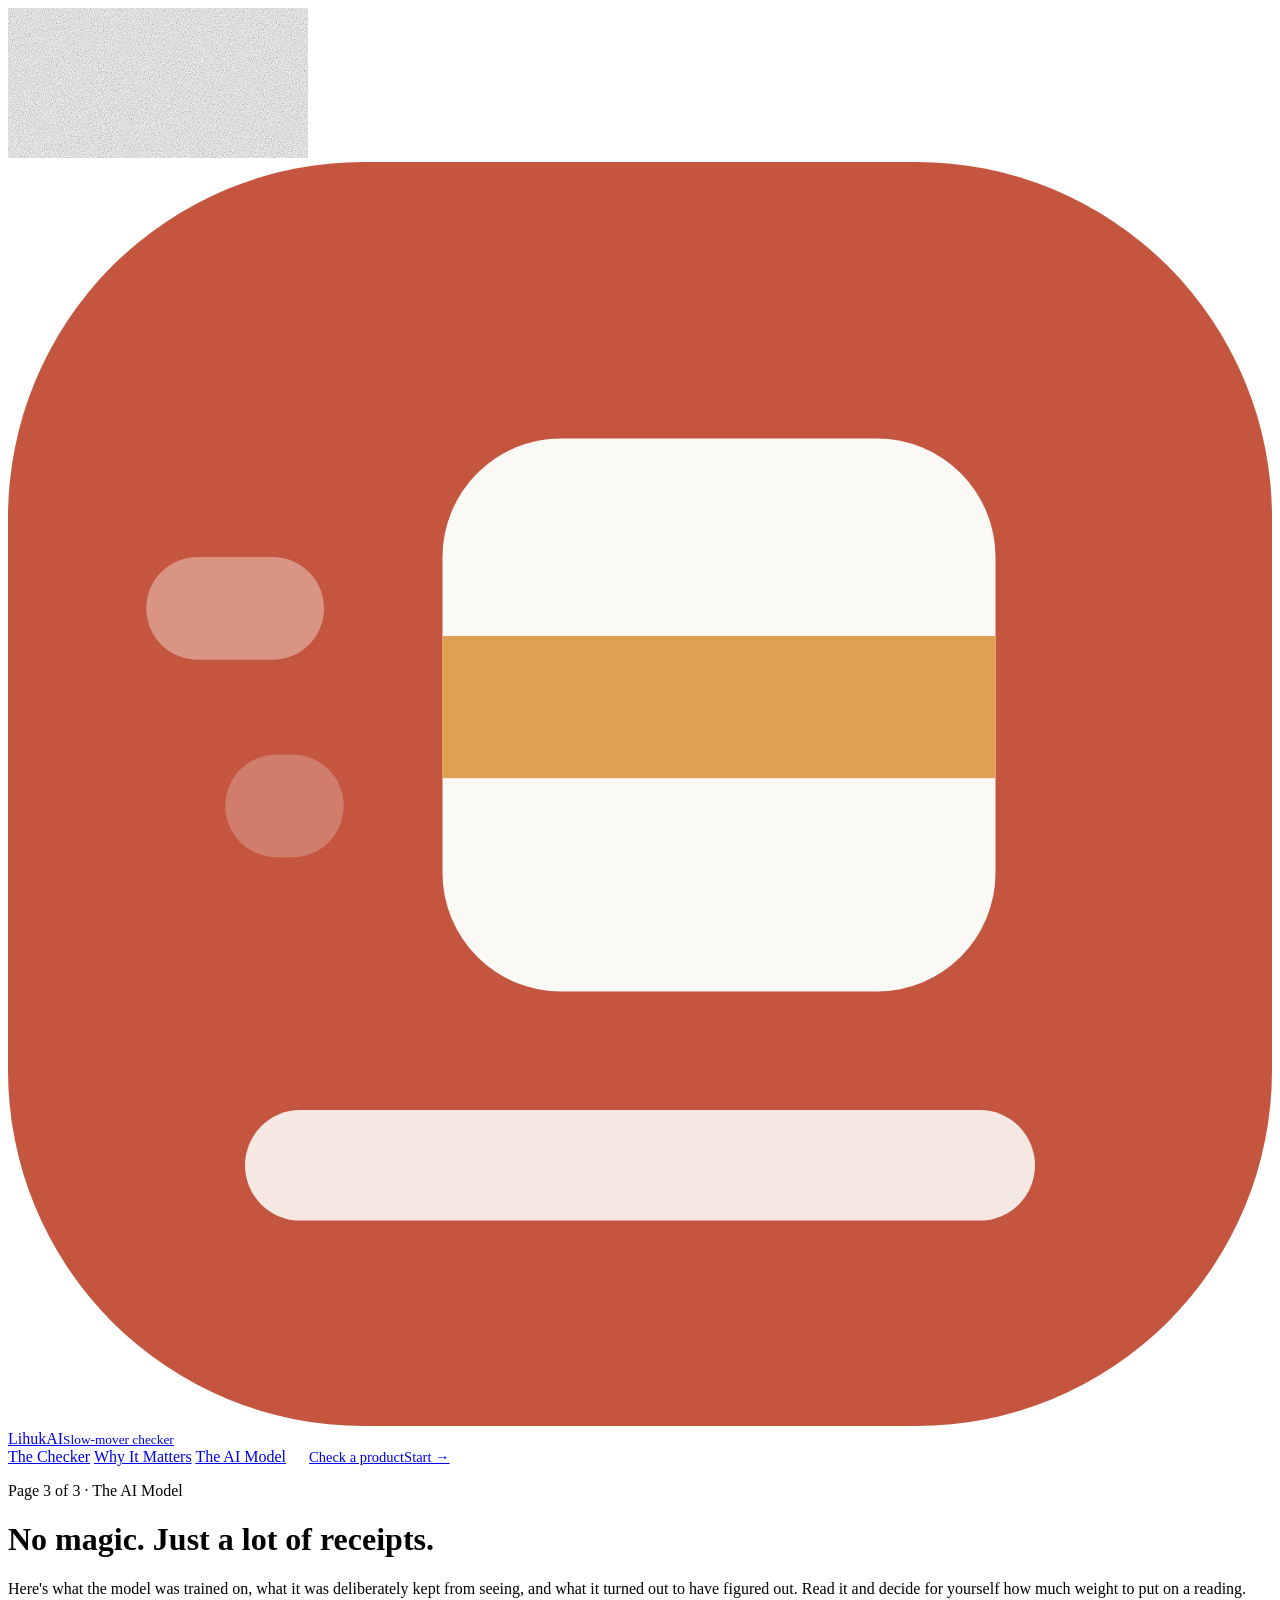
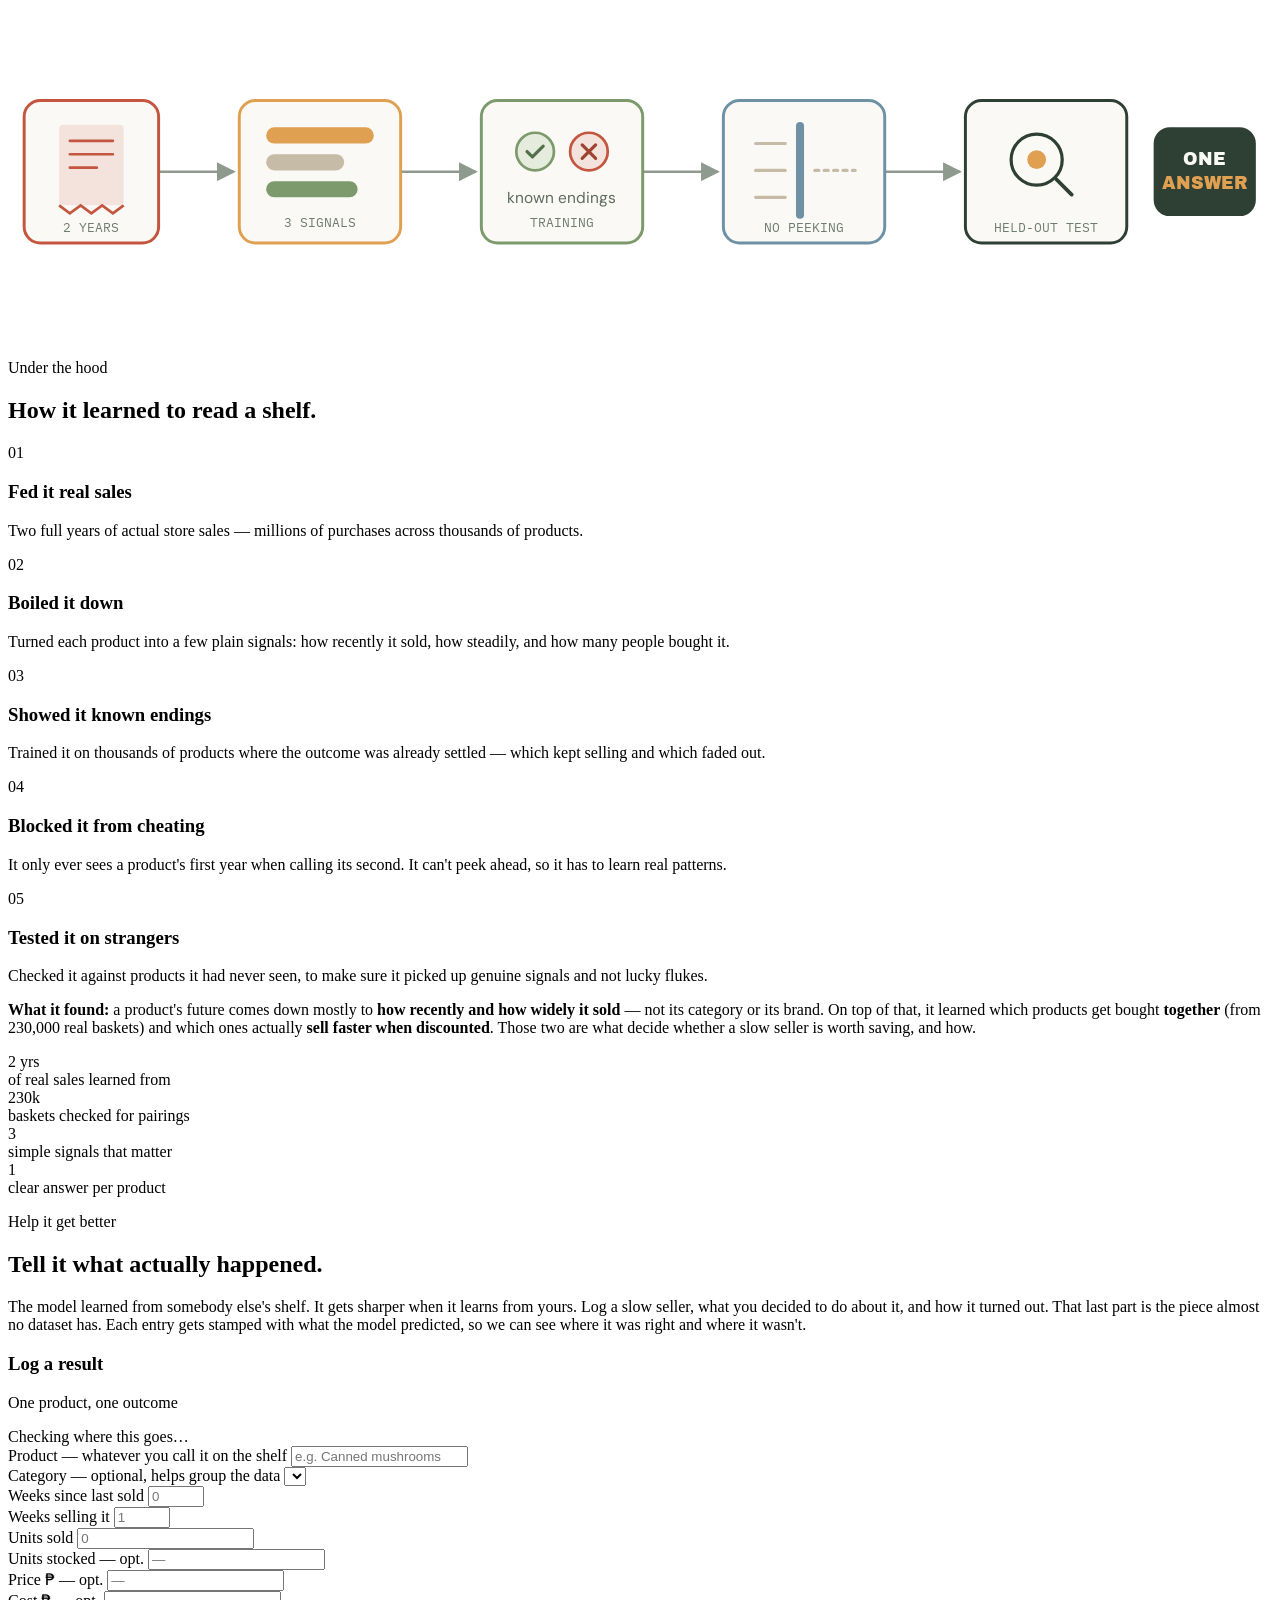
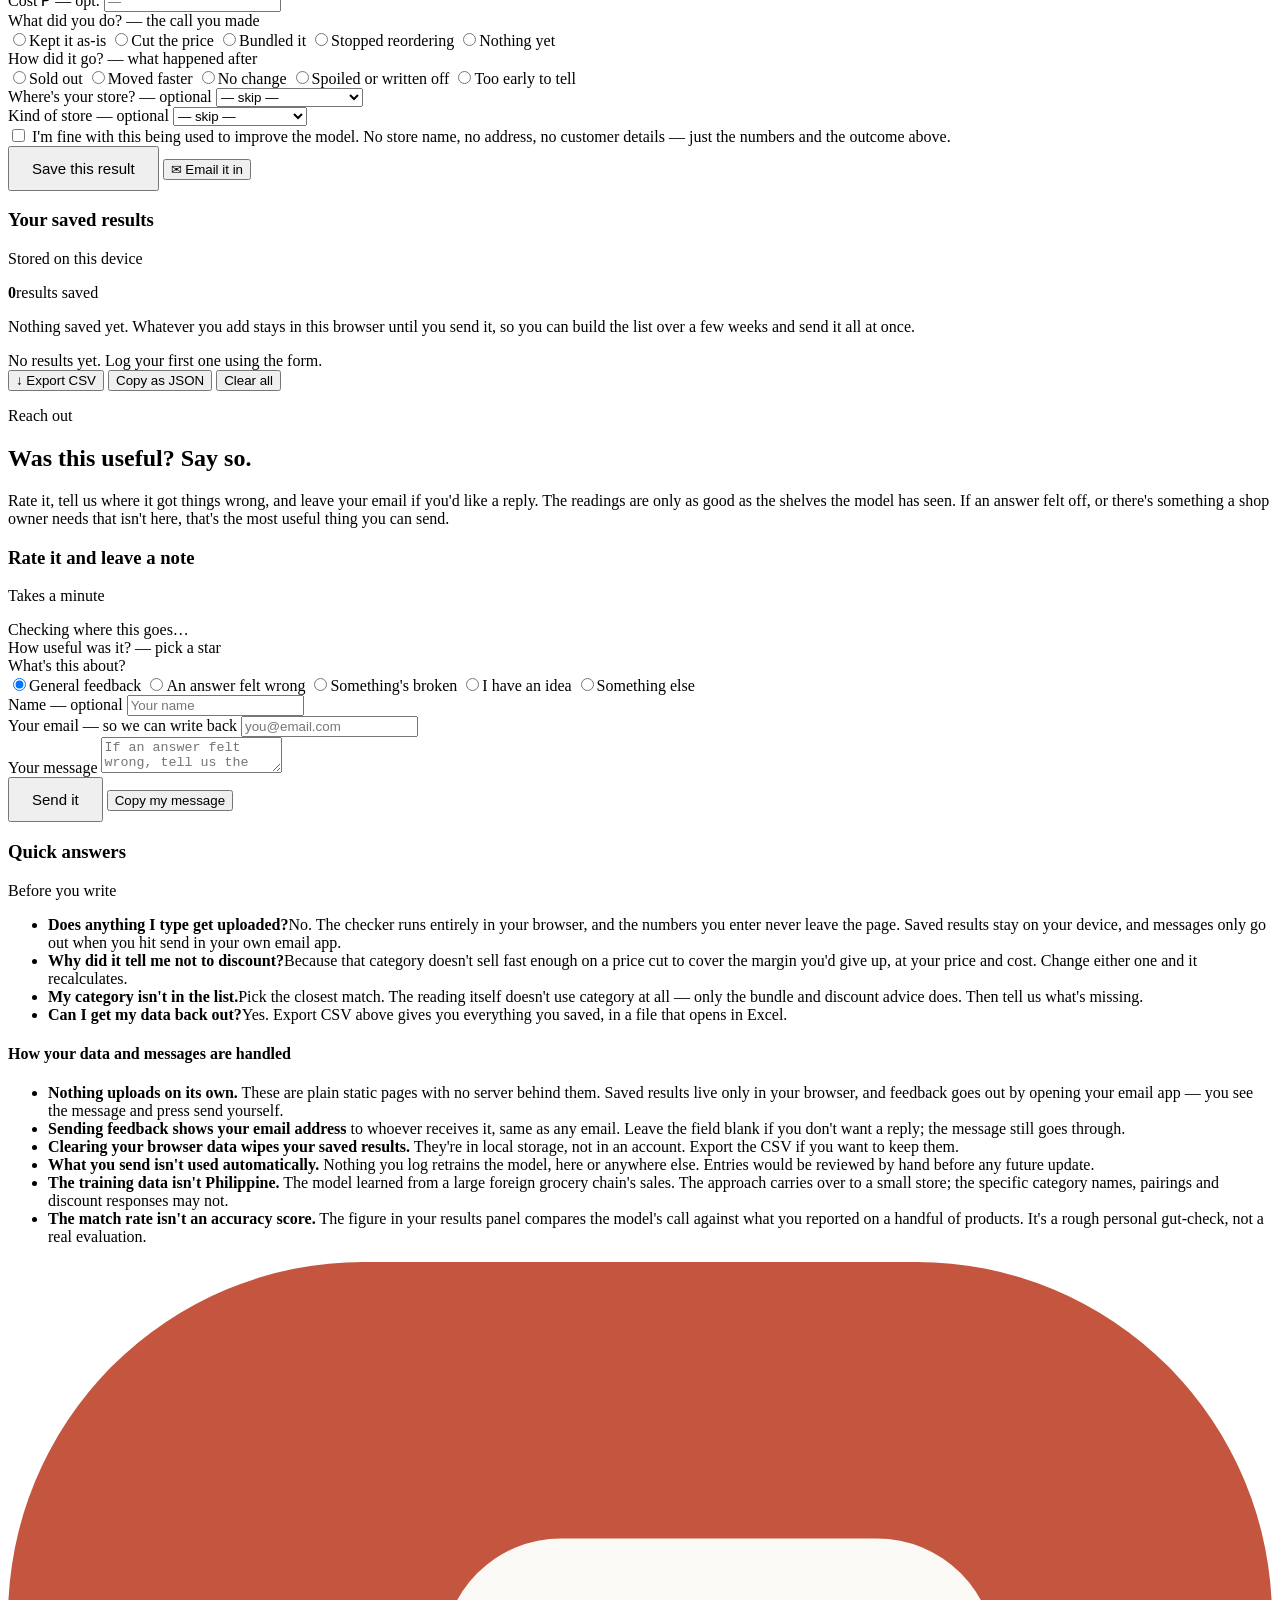
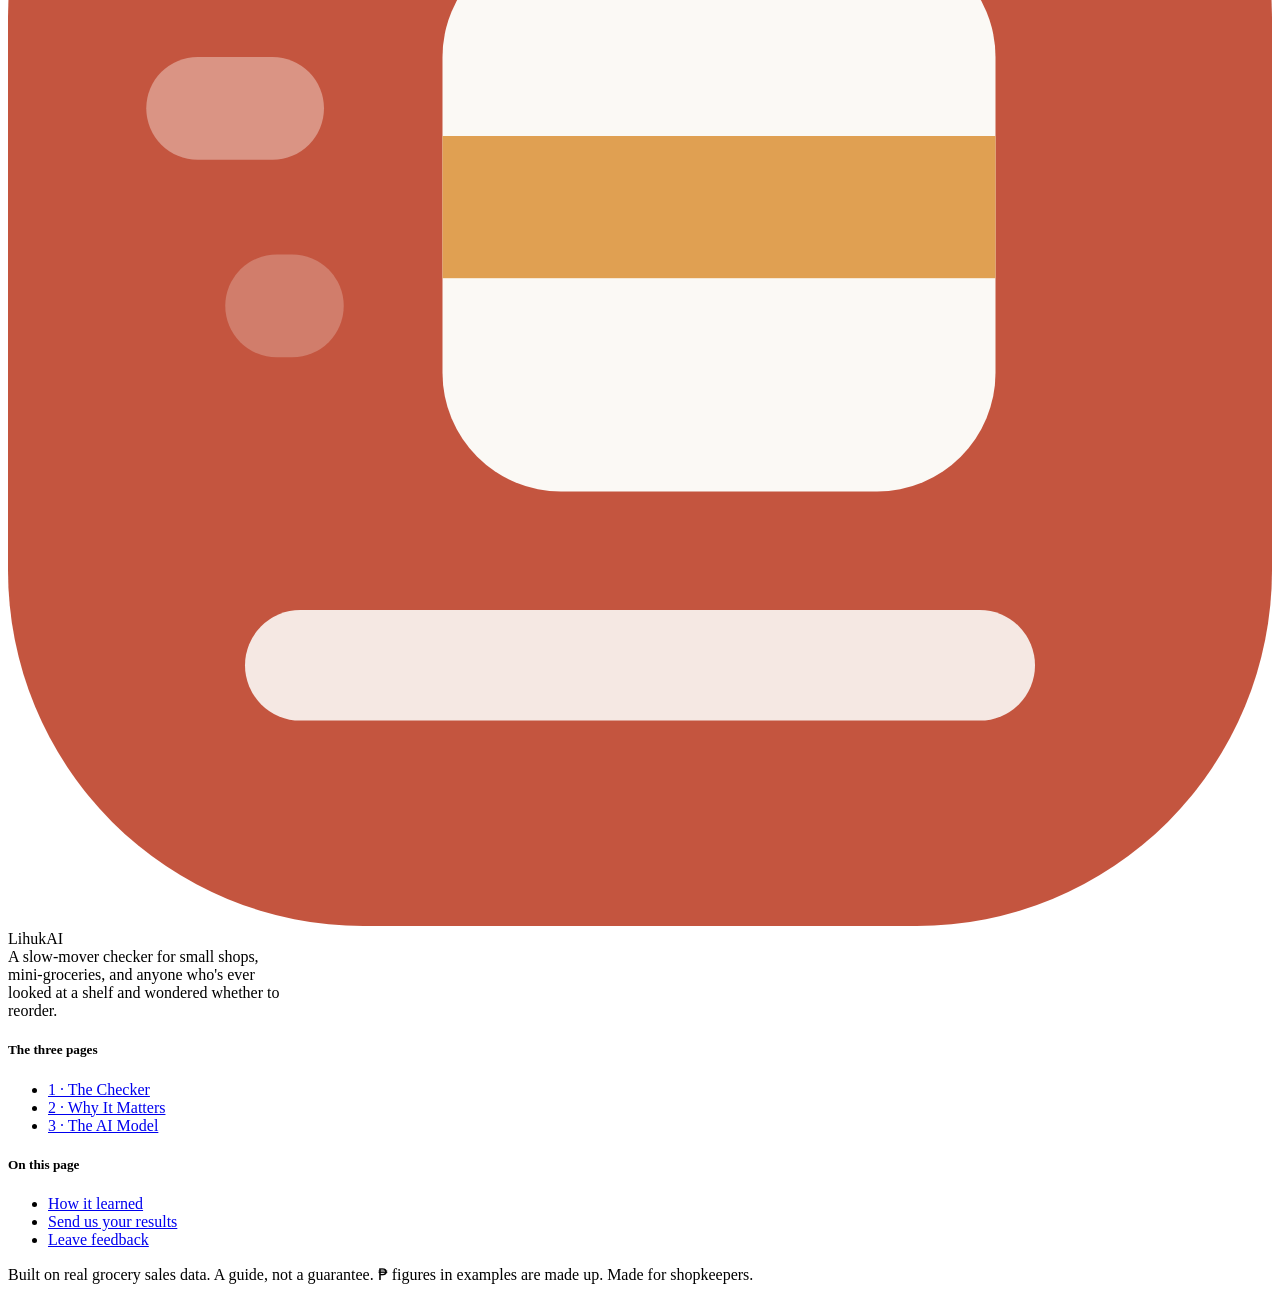
==== commit db02772f: "v3 of 3 pages" ====
--- a/model.html
+++ b/model.html
@@ -37,7 +37,7 @@
 <!-- ============================================================
      HOW IT LEARNED
      ============================================================ -->
-<section id="how" class="capiz" style="padding-top:30px"><div class="wrap">
+<section id="how" class="gridpaper" style="padding-top:30px"><div class="wrap">
 
   <svg viewBox="0 0 940 190" xmlns="http://www.w3.org/2000/svg" role="img" style="width:100%;height:auto;margin-bottom:40px"
        aria-label="Pipeline: two years of real sales, reduced to three signals, trained on products whose endings were known, walled off from future data, then tested on products it had never seen.">
@@ -124,7 +124,7 @@
   <div class="formwrap">
     <div class="panel">
       <h3>Log a result</h3>
-      <p class="fil-sub">One product, one outcome</p>
+      <p class="panelsub">One product, one outcome</p>
       <div class="whereto local" id="contrib-where"><span class="dot"></span><span id="contrib-where-txt">Checking where this goes…</span></div>
 
       <form id="contrib-form" novalidate>
@@ -191,7 +191,7 @@
 
     <div class="panel ledger">
       <h3>Your saved results</h3>
-      <p class="fil-sub">Stored on this device</p>
+      <p class="panelsub">Stored on this device</p>
       <div class="cnt"><b id="led-count">0</b><span id="led-count-lbl">results saved</span></div>
       <p class="lede" id="led-blurb">Nothing saved yet. Whatever you add stays in this browser until you send it,
         so you can build the list over a few weeks and send it all at once.</p>
@@ -212,7 +212,7 @@
 <!-- ============================================================
      FEEDBACK
      ============================================================ -->
-<section id="feedback" class="capiz"><div class="wrap">
+<section id="feedback" class="gridpaper"><div class="wrap">
   <div class="sec-head">
     <p class="eyebrow">Reach out</p>
     <h2>Was this useful? Say so.</h2>
@@ -224,7 +224,7 @@
   <div class="formwrap">
     <div class="panel">
       <h3>Rate it and leave a note</h3>
-      <p class="fil-sub">Takes a minute</p>
+      <p class="panelsub">Takes a minute</p>
       <div class="whereto local" id="fb-where"><span class="dot"></span><span id="fb-where-txt">Checking where this goes…</span></div>
 
       <form id="fb-form" novalidate>
@@ -260,7 +260,7 @@
 
     <div class="panel">
       <h3>Quick answers</h3>
-      <p class="fil-sub">Before you write</p>
+      <p class="panelsub">Before you write</p>
       <ul class="faq">
         <li><b>Does anything I type get uploaded?</b><span>No. The checker runs entirely in your browser, and the
           numbers you enter never leave the page. Saved results stay on your device, and messages only go out when
@@ -293,7 +293,7 @@
   <div class="cols">
     <div>
       <div class="brand"><span class="mark" aria-hidden="true"><svg viewBox="0 0 32 32"><rect width="32" height="32" rx="9" fill="#C4553F"/><rect x="3.5" y="10" width="4.5" height="2.6" rx="1.3" fill="#FBF9F5" opacity=".38"/><rect x="5.5" y="15" width="3" height="2.6" rx="1.3" fill="#FBF9F5" opacity=".24"/><rect x="11" y="7" width="14" height="14" rx="3" fill="#FBF9F5"/><rect x="11" y="12" width="14" height="3.6" fill="#E0A052"/><rect x="6" y="24" width="20" height="2.8" rx="1.4" fill="#FBF9F5" opacity=".9"/></svg></span> <span>LihukAI</span></div>
-      <p style="margin:0;max-width:36ch">A slow-mover checker for sari-sari stores, mini-groceries, and anyone who's ever looked at a shelf and wondered whether to reorder.</p>
+      <p style="margin:0;max-width:36ch">A slow-mover checker for small shops, mini-groceries, and anyone who's ever looked at a shelf and wondered whether to reorder.</p>
     </div>
     <div><h5>The three pages</h5><ul>
       <li><a href="index.html">1 · The Checker</a></li>
